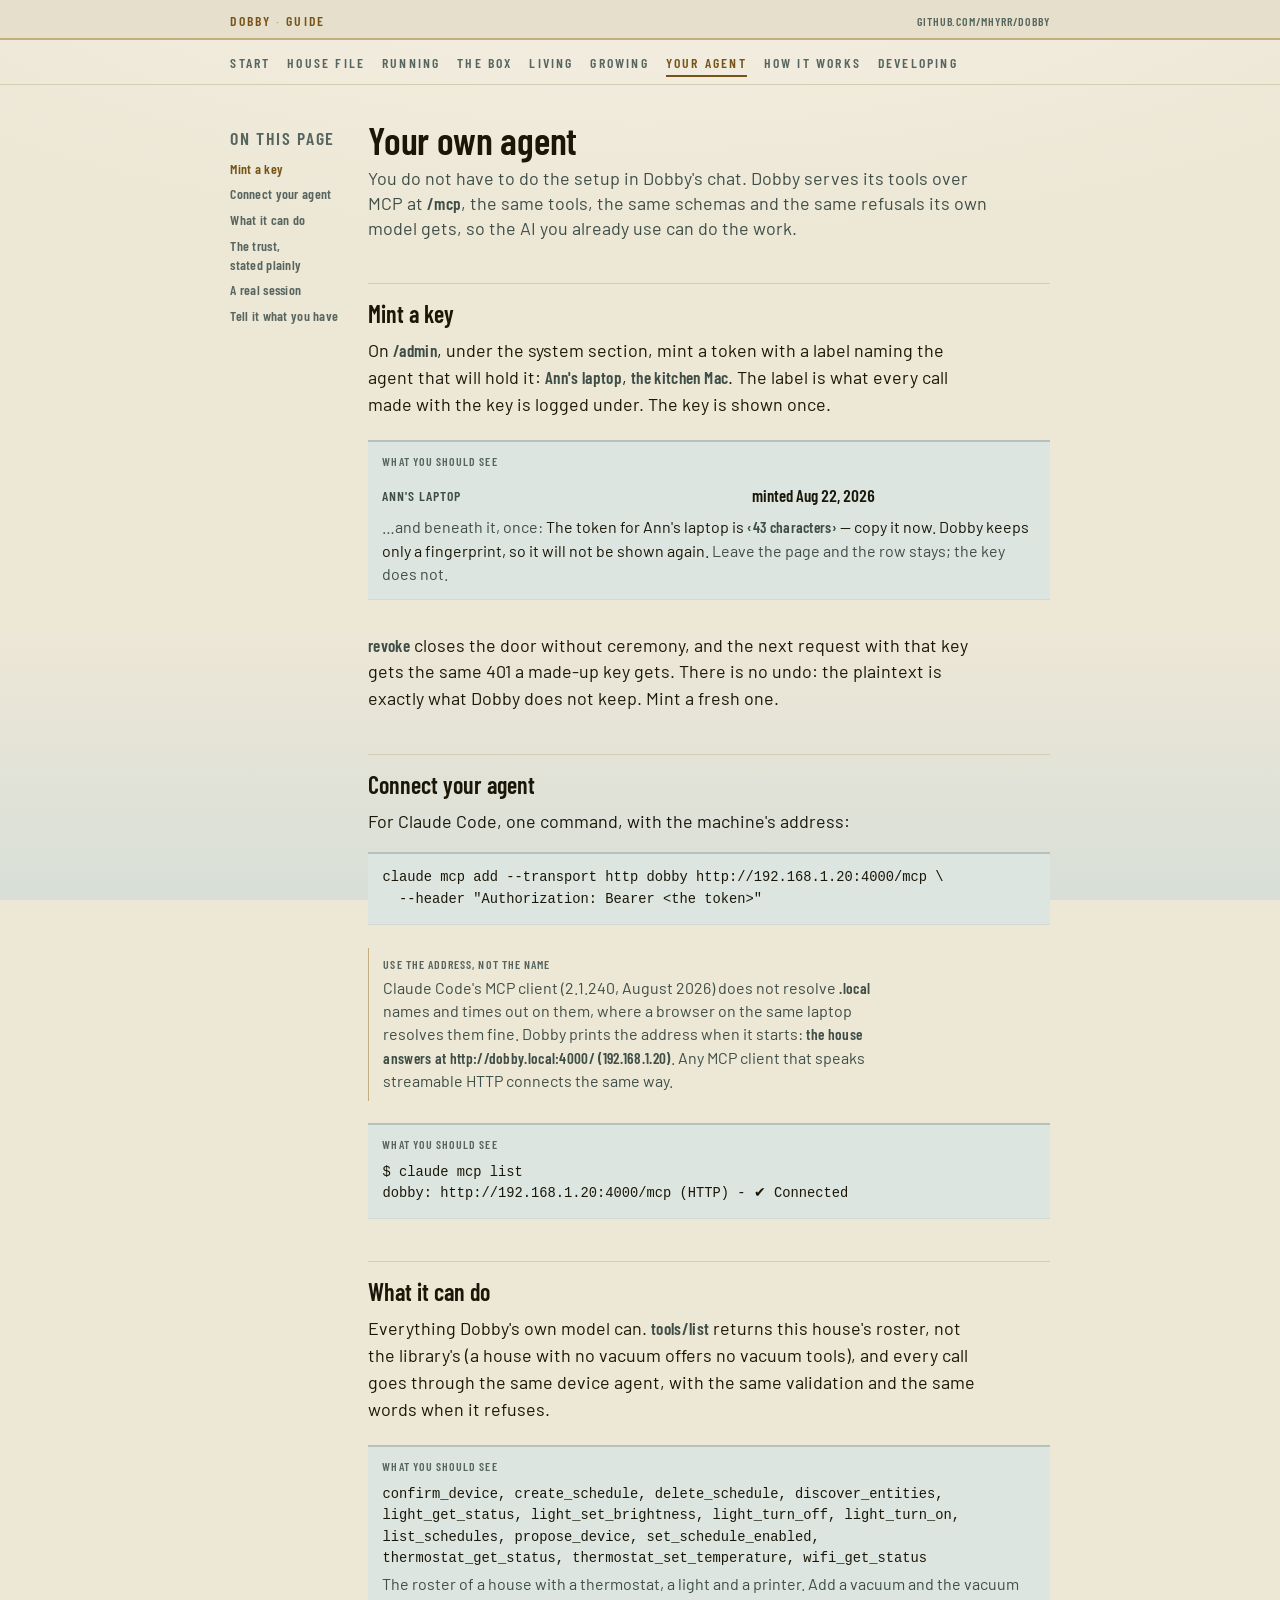
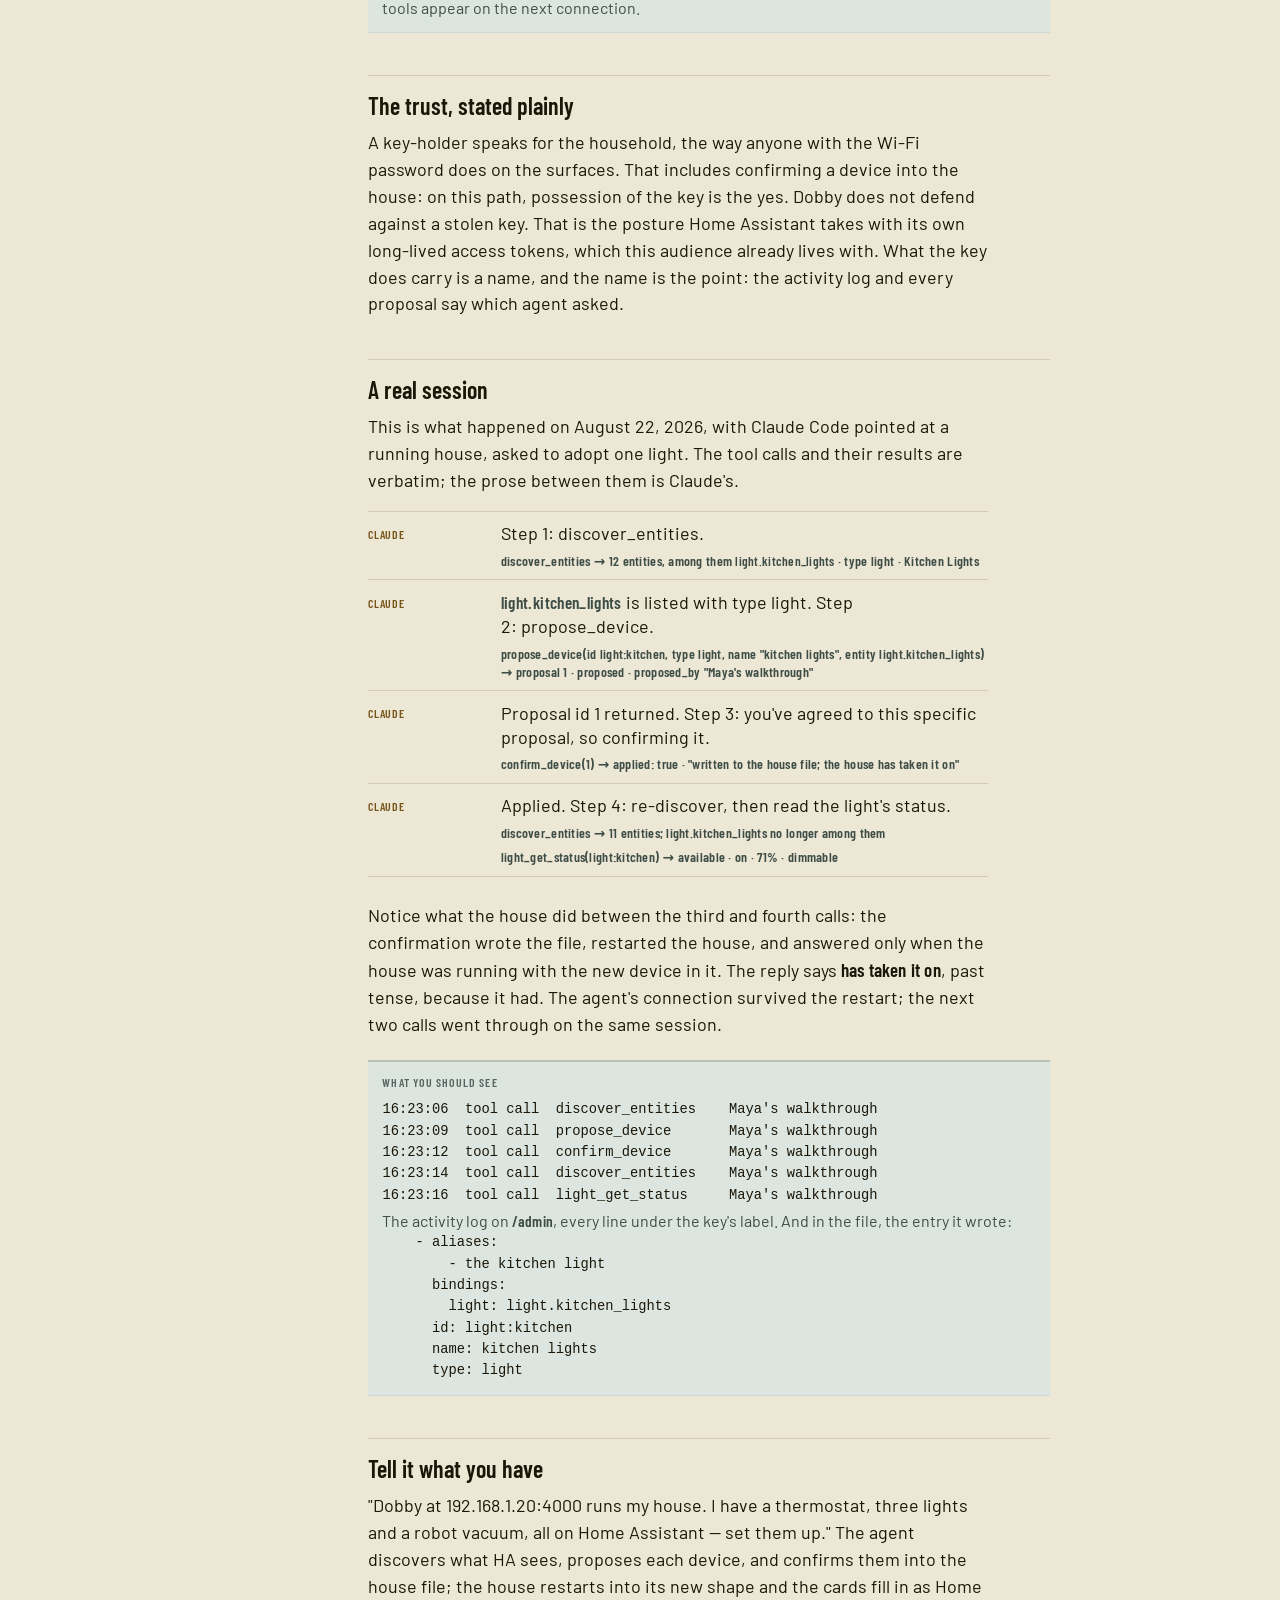
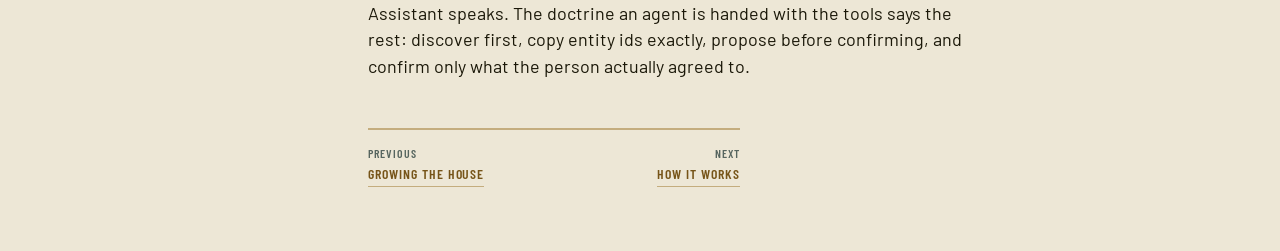
==== docs/agents.html @ dc132d6d "The guide: nine pages that prove themselves the way the board does A user's guide under docs/, hand-" ====
<!doctype html>
<html lang="en">
<head>
<meta charset="utf-8">
<meta name="viewport" content="width=device-width, initial-scale=1">
<title>Your own agent · Dobby</title>
<meta name="description" content="Mint a key on /admin, point Claude Code at /mcp, and let the AI you already use set the house up.">
<link rel="icon" href="favicon.svg" type="image/svg+xml">
<link rel="stylesheet" href="dobby.css">
</head>
<body>
<!-- DIRECTION: see index.html · seed 8ac72cfd · The Ledger of Proofs -->
<header class="plate">
  <div class="band">
    <span><a href="index.html">Dobby</a><span class="dot">·</span>Guide</span>
    <a class="who" href="https://github.com/mhyrr/dobby">github.com/mhyrr/dobby</a>
  </div>
</header>

<nav class="rail band" aria-label="Chapters">
  <a href="index.html">Start</a>
  <a href="house.html">House file</a>
  <a href="running.html">Running</a>
  <a href="box.html">The box</a>
  <a href="living.html">Living</a>
  <a href="growing.html">Growing</a>
  <a href="agents.html" aria-current="page">Your agent</a>
  <a href="how-it-works.html">How it works</a>
  <a href="developing.html">Developing</a>
</nav>

<main class="page">
  <aside class="onpage" aria-label="On this page">
    <p class="label">On this page</p>
  </aside>

  <article>
    <h1>Your own agent</h1>
    <p class="lede">You do not have to do the setup in Dobby's chat. Dobby serves its tools over MCP at <span class="arg">/mcp</span>, the same tools, the same schemas and the same refusals its own model gets, so the AI you already use can do the work.</p>

    <h2 id="key">Mint a key</h2>
    <p>On <span class="arg">/admin</span>, under the system section, mint a token with a label naming the agent that will hold it: <span class="arg">Ann's laptop</span>, <span class="arg">the kitchen Mac</span>. The label is what every call made with the key is logged under. The key is shown once.</p>

    <div class="proof">
      <p class="label">What you should see</p>
      <div class="row"><span class="name">Ann's laptop</span><span class="val">minted Aug 22, 2026</span><span class="st"></span></div>
      <p class="said">…and beneath it, once: <b>The token for Ann's laptop is <span class="arg">‹43 characters›</span> — copy it now. Dobby keeps only a fingerprint, so it will not be shown again.</b> Leave the page and the row stays; the key does not.</p>
    </div>

    <p><span class="arg">revoke</span> closes the door without ceremony, and the next request with that key gets the same 401 a made-up key gets. There is no undo: the plaintext is exactly what Dobby does not keep. Mint a fresh one.</p>

    <h2 id="connect">Connect your agent</h2>
    <p>For Claude Code, one command, with the machine's address:</p>
<pre><code>claude mcp add --transport http dobby http://192.168.1.20:4000/mcp \
  --header "Authorization: Bearer &lt;the token&gt;"</code></pre>

    <div class="note">
      <span class="label">Use the address, not the name</span>
      Claude Code's MCP client (2.1.240, August 2026) does not resolve <span class="arg">.local</span> names and times out on them, where a browser on the same laptop resolves them fine. Dobby prints the address when it starts: <span class="arg">the house answers at http://dobby.local:4000/ (192.168.1.20)</span>. Any MCP client that speaks streamable HTTP connects the same way.
    </div>

    <div class="proof">
      <p class="label">What you should see</p>
      <p class="line">$ claude mcp list
dobby: http://192.168.1.20:4000/mcp (HTTP) - ✔ Connected</p>
    </div>

    <h2 id="tools">What it can do</h2>
    <p>Everything Dobby's own model can. <span class="arg">tools/list</span> returns this house's roster, not the library's (a house with no vacuum offers no vacuum tools), and every call goes through the same device agent, with the same validation and the same words when it refuses.</p>

    <div class="proof">
      <p class="label">What you should see</p>
      <p class="line">confirm_device, create_schedule, delete_schedule, discover_entities,
light_get_status, light_set_brightness, light_turn_off, light_turn_on,
list_schedules, propose_device, set_schedule_enabled,
thermostat_get_status, thermostat_set_temperature, wifi_get_status</p>
      <p class="said">The roster of a house with a thermostat, a light and a printer. Add a vacuum and the vacuum tools appear on the next connection.</p>
    </div>

    <h2 id="trust">The trust, stated plainly</h2>
    <p>A key-holder speaks for the household, the way anyone with the Wi-Fi password does on the surfaces. That includes confirming a device into the house: on this path, possession of the key is the yes. Dobby does not defend against a stolen key. That is the posture Home Assistant takes with its own long-lived access tokens, which this audience already lives with. What the key does carry is a name, and the name is the point: the activity log and every proposal say which agent asked.</p>

    <h2 id="walk">A real session</h2>
    <p>This is what happened on August 22, 2026, with Claude Code pointed at a running house, asked to adopt one light. The tool calls and their results are verbatim; the prose between them is Claude's.</p>

    <ul class="thread">
      <li><span class="who">Claude</span><p class="say">Step 1: discover_entities.</p><p class="sys">discover_entities → 12 entities, among them <span class="arg">light.kitchen_lights</span> · type light · Kitchen Lights</p></li>
      <li><span class="who">Claude</span><p class="say"><span class="arg">light.kitchen_lights</span> is listed with type light. Step 2: propose_device.</p><p class="sys">propose_device(id light:kitchen, type light, name "kitchen lights", entity light.kitchen_lights) → proposal 1 · proposed · proposed_by "Maya's walkthrough"</p></li>
      <li><span class="who">Claude</span><p class="say">Proposal id 1 returned. Step 3: you've agreed to this specific proposal, so confirming it.</p><p class="sys">confirm_device(1) → applied: true · "written to the house file; the house has taken it on"</p></li>
      <li><span class="who">Claude</span><p class="say">Applied. Step 4: re-discover, then read the light's status.</p><p class="sys">discover_entities → 11 entities; light.kitchen_lights no longer among them</p><p class="sys">light_get_status(light:kitchen) → available · on · 71% · dimmable</p></li>
    </ul>

    <p>Notice what the house did between the third and fourth calls: the confirmation wrote the file, restarted the house, and answered only when the house was running with the new device in it. The reply says <em>has taken it on</em>, past tense, because it had. The agent's connection survived the restart; the next two calls went through on the same session.</p>

    <div class="proof">
      <p class="label">What you should see</p>
      <p class="line">16:23:06  tool call  discover_entities    Maya's walkthrough
16:23:09  tool call  propose_device       Maya's walkthrough
16:23:12  tool call  confirm_device       Maya's walkthrough
16:23:14  tool call  discover_entities    Maya's walkthrough
16:23:16  tool call  light_get_status     Maya's walkthrough</p>
      <p class="said">The activity log on <span class="arg">/admin</span>, every line under the key's label. And in the file, the entry it wrote:</p>
      <p class="line">    - aliases:
        - the kitchen light
      bindings:
        light: light.kitchen_lights
      id: light:kitchen
      name: kitchen lights
      type: light</p>
    </div>

    <h2 id="say">Tell it what you have</h2>
    <p>"Dobby at 192.168.1.20:4000 runs my house. I have a thermostat, three lights and a robot vacuum, all on Home Assistant — set them up." The agent discovers what HA sees, proposes each device, and confirms them into the house file; the house restarts into its new shape and the cards fill in as Home Assistant speaks. The doctrine an agent is handed with the tools says the rest: discover first, copy entity ids exactly, propose before confirming, and confirm only what the person actually agreed to.</p>

    <nav class="foot" aria-label="Neighbouring chapters">
      <a class="prev" href="growing.html"><small>Previous</small>Growing the house</a>
      <a class="next" href="how-it-works.html"><small>Next</small>How it works</a>
    </nav>
  </article>
</main>
<script src="dobby.js"></script>
</body>
</html>
---- docs/dobby.css ----
/* The guide's one stylesheet.

   The same instrument as the board, read rather than operated. Dark is the
   board's night face, straight from DESIGN.md. Light is the printed manual:
   cream enamel, bronze-black ink, the same brass and the same five state
   hues at a lightness that reads on paper. Neither is a default; the page
   follows the room it is read in. */

@font-face {
  font-family: "Barlow";
  src: url("fonts/Barlow-Regular.ttf") format("truetype");
  font-weight: 400;
  font-style: normal;
  font-display: swap;
}
@font-face {
  font-family: "Barlow Condensed";
  src: url("fonts/BarlowCondensed-Regular.ttf") format("truetype");
  font-weight: 400;
  font-style: normal;
  font-display: swap;
}
@font-face {
  font-family: "Barlow Condensed";
  src: url("fonts/BarlowCondensed-SemiBold.ttf") format("truetype");
  font-weight: 600;
  font-style: normal;
  font-display: swap;
}

:root {
  /* The printed manual. */
  --board: #ede7d6;
  --board-raised: #e4ddc9;
  --rail: rgba(228, 221, 201, 0.88);
  --lit: #f5f0e4;
  --patina: rgba(214, 222, 216, 0.9);
  --flap: #dce5df;
  --flap-edge: #b4c2ba;
  --brass: #765418;
  --brass-dim: #c4ad7e;
  --brass-lit: #8b6827;
  --ink: #1a1708;
  --ink-quiet: #3e4e47;
  --ink-faint: #56655f;
  --rule: #d5ccb4;
  --st-set: #8a5a0a;
  --st-acting: #386f2c;
  --st-refused: #a33726;
  --st-silent: #566560;
  --st-expected: var(--ink);
  --seam: rgba(0, 0, 0, 0.05);
  --selection: rgba(139, 104, 39, 0.22);

  --sans: "Barlow", ui-sans-serif, system-ui, -apple-system, sans-serif;
  --cond: "Barlow Condensed", "Avenir Next Condensed", ui-sans-serif, system-ui, sans-serif;
  --mono: ui-monospace, "SF Mono", Menlo, Consolas, monospace;

  --edge: 0.9rem;
  --pitch: 34rem;
  --gutter: 8.6rem;
  --span: 42.6rem;
  --measure: 62ch;
  --wide: var(--span);

  color-scheme: light dark;
}

@media (prefers-color-scheme: dark) {
  :root {
    /* The board at night, as DESIGN.md records it. */
    --board: #17140a;
    --board-raised: #1e1b0f;
    --rail: rgba(30, 27, 15, 0.88);
    --lit: #241f12;
    --patina: rgba(11, 23, 19, 0.92);
    --flap: #16241e;
    --flap-edge: #08110e;
    --brass: #b08a46;
    --brass-dim: #6e5a31;
    --brass-lit: #c9a568;
    --ink: #e8e2d2;
    --ink-quiet: #9aaba1;
    --ink-faint: #8a9c92;
    --rule: #2e2a1a;
    --st-set: #e0a33c;
    --st-acting: #7bb86a;
    --st-refused: #d2604a;
    --st-silent: #7c8b85;
    --st-expected: var(--ink);
    --seam: rgba(255, 255, 255, 0.045);
    --selection: rgba(176, 138, 70, 0.3);
  }
}

/* -- ground ------------------------------------------------------------- */

*,
*::before,
*::after {
  box-sizing: border-box;
}

html {
  background: var(--board);
  scroll-padding-top: 5.5rem;
}

body {
  margin: 0;
  min-height: 100dvh;
  font-family: var(--sans);
  font-size: 1rem;
  line-height: 1.45;
  color: var(--ink);
  background:
    radial-gradient(120% 60% at 50% -10%, var(--lit) 0%, transparent 60%),
    linear-gradient(to bottom, transparent 70%, var(--patina) 100%),
    var(--board);
  background-attachment: fixed;
  -webkit-font-smoothing: antialiased;
}

::selection {
  background: var(--selection);
  color: var(--ink);
}

:focus-visible {
  outline: 2px solid var(--st-set);
  outline-offset: 2px;
}

::-webkit-scrollbar {
  width: 10px;
  height: 10px;
}
::-webkit-scrollbar-track {
  background: transparent;
}
::-webkit-scrollbar-thumb {
  background: var(--brass-dim);
}
* {
  scrollbar-color: var(--brass-dim) transparent;
  scrollbar-width: thin;
}

/* Every block sits on the span and centres past it — one expression, the
   board's own. Once the page has its gutter column the two sit side by side,
   so what centres is the gutter plus the span, and the reading column keeps
   the whole span for itself. */
.band,
.page {
  padding-left: max(var(--edge), calc((100% - var(--wide)) / 2));
  padding-right: max(var(--edge), calc((100% - var(--wide)) / 2));
}

/* -- the plate ---------------------------------------------------------- */

.plate {
  position: sticky;
  top: 0;
  z-index: 2;
  background: var(--rail);
  backdrop-filter: blur(6px);
  -webkit-backdrop-filter: blur(6px);
  border-bottom: 2px solid var(--brass-dim);
}

.plate .band {
  display: flex;
  align-items: baseline;
  justify-content: space-between;
  gap: 0.5rem 1.05rem;
  padding-top: 0.7rem;
  padding-bottom: 0.45rem;
  font-family: var(--cond);
  font-size: 0.86rem;
  font-weight: 600;
  letter-spacing: 0.16em;
  text-transform: uppercase;
  color: var(--brass);
}

.plate a {
  color: inherit;
  text-decoration: none;
}

.plate .dot {
  color: var(--brass-dim);
  margin: 0 0.35em;
}

.plate .who {
  color: var(--ink-faint);
  letter-spacing: 0.07em;
  font-size: 0.74rem;
  white-space: nowrap;
}

/* -- the rail ----------------------------------------------------------- */

.rail {
  display: flex;
  flex-wrap: wrap;
  gap: 0.3rem 1.05rem;
  padding-top: 0.7rem;
  padding-bottom: 0.45rem;
  border-bottom: 1px solid var(--rule);
  font-family: var(--cond);
  font-size: 0.86rem;
  font-weight: 600;
  letter-spacing: 0.16em;
  text-transform: uppercase;
}

.rail a {
  color: var(--ink-faint);
  text-decoration: none;
  padding: 0.1rem 0;
  border-bottom: 2px solid transparent;
  transition: color 160ms ease-out;
}

.rail a:hover {
  color: var(--ink);
}

.rail a[aria-current="page"] {
  color: var(--brass);
  border-bottom-color: var(--brass);
}

/* A phone's rail: the same nine names at the same size, tracked a little
   tighter and set closer, so they fit in two rows rather than three. */
@media (max-width: 600px) {
  .rail {
    gap: 0.25rem 0.75rem;
    letter-spacing: 0.1em;
  }
}

/* -- the page ----------------------------------------------------------- */

.page {
  padding-top: 2.2rem;
  padding-bottom: 4rem;
}

@media (min-width: 900px) {
  :root {
    --wide: calc(var(--span) + var(--gutter));
  }
  .page {
    display: grid;
    grid-template-columns: var(--gutter) minmax(0, 1fr);
    column-gap: 0;
  }
  .page > .onpage {
    grid-column: 1;
  }
  .page > article {
    grid-column: 2;
  }
}

/* Prose sits at the measure; code and the proofs may take the span, the
   way the feed is the one thing on the board wider than a row. */
article {
  max-width: var(--span);
}

article > p,
article > ul,
article > ol:not(.sheet),
article > h1,
article > h2,
article > h3,
article > .lede,
article > .index-head {
  max-width: var(--measure);
}

/* Chapter title: the condensed face at reading scale. Sentence case — a
   title is the guide naming a chapter, not the board shouting a state. */
h1 {
  margin: 0 0 0.35rem;
  font-family: var(--cond);
  font-size: 2.4rem;
  font-weight: 600;
  line-height: 1.05;
  letter-spacing: -0.005em;
  color: var(--ink);
  text-wrap: balance;
}

.lede {
  margin: 0 0 2.2rem;
  font-size: 1.12rem;
  line-height: 1.4;
  color: var(--ink-quiet);
  max-width: 56ch;
  text-wrap: pretty;
}

h2 {
  margin: 2.6rem 0 0.6rem;
  padding-top: 1rem;
  border-top: 1px solid var(--rule);
  font-family: var(--cond);
  font-size: 1.5rem;
  font-weight: 600;
  line-height: 1.15;
  color: var(--ink);
  text-wrap: balance;
}

h3 {
  margin: 1.7rem 0 0.4rem;
  font-family: var(--cond);
  font-size: 1.12rem;
  font-weight: 600;
  line-height: 1.2;
  letter-spacing: 0.02em;
  color: var(--ink);
}

p,
ul,
ol {
  margin: 0 0 1.05rem;
  font-size: 1.12rem;
  line-height: 1.5;
  text-wrap: pretty;
}

ul,
ol {
  padding-left: 1.3rem;
}

li {
  margin-bottom: 0.4rem;
}

li::marker {
  color: var(--brass);
}

/* Emphasis is weight and face, never a slant: nothing in this world is
   italic. It borrows the condensed face because the guide ships exactly the
   three faces the board vendors (Barlow 400, Barlow Condensed 400 and 600)
   and DESIGN.md calls a fourth weight a design decision, not a CSS change. */
strong,
em {
  font-style: normal;
  font-weight: 600;
  font-family: var(--cond);
  font-size: 1.05em;
  letter-spacing: 0.01em;
}

a {
  color: var(--brass);
  text-decoration: underline;
  text-decoration-color: var(--brass-dim);
  text-decoration-thickness: 1px;
  text-underline-offset: 0.18em;
}

a:hover {
  color: var(--brass-lit);
  text-decoration-color: var(--brass);
}

hr {
  border: 0;
  border-top: 1px solid var(--rule);
  margin: 2rem 0;
}

/* An identifier is a thing you go and open — lower case, condensed, never
   shouted. The Identifier Rule, carried off the board. */
code {
  font-family: var(--mono);
  font-size: 0.88em;
  color: var(--ink);
  background: var(--flap);
  padding: 0.08em 0.38em;
  border-bottom: 1px solid var(--flap-edge);
}

.arg {
  font-family: var(--cond);
  font-size: 0.95em;
  font-weight: 600;
  letter-spacing: 0.02em;
  color: var(--ink-quiet);
  text-transform: none;
}

/* Code set on enamel: a card with the fold across its top. */
pre {
  position: relative;
  margin: 1.05rem 0 1.4rem;
  padding: 0.85rem 0.9rem 0.9rem;
  background: var(--flap);
  border-top: 2px solid var(--flap-edge);
  border-bottom: 1px solid var(--seam);
  color: var(--ink);
  font-family: var(--mono);
  font-size: 0.86rem;
  line-height: 1.55;
  overflow-x: auto;
  tab-size: 2;
}

pre code {
  background: none;
  border: 0;
  padding: 0;
  font-size: inherit;
  color: inherit;
}

pre .c {
  color: var(--ink-faint);
}
pre .k {
  color: var(--brass);
}
pre .s {
  color: var(--st-set);
}

.copy {
  position: absolute;
  top: 0.45rem;
  right: 0.6rem;
  appearance: none;
  background: transparent;
  border: 0;
  border-bottom: 1px solid var(--brass-dim);
  padding: 0.1rem 0;
  color: var(--brass);
  font-family: var(--cond);
  font-size: 0.74rem;
  font-weight: 600;
  letter-spacing: 0.07em;
  cursor: pointer;
  opacity: 0;
  transition: opacity 160ms ease-out;
}

pre:hover .copy,
pre:focus-within .copy,
.copy:focus-visible {
  opacity: 1;
}

.copy[data-done] {
  color: var(--st-acting);
  border-bottom-color: transparent;
}

@media (pointer: coarse) {
  .copy {
    opacity: 1;
  }
}

/* -- the proof ---------------------------------------------------------- */

/* The chapter's signature: what you should see, on the instrument's own
   face. The reading is a word on a flap or the literal line the terminal
   prints, and the card carries nothing that was not observed. */
.proof {
  margin: 1.4rem 0 2rem;
  padding: 0.7rem 0.9rem 0.85rem;
  background: var(--flap);
  border-top: 2px solid var(--flap-edge);
  border-bottom: 1px solid var(--seam);
  max-width: var(--span);
}

.proof > .label {
  margin: 0 0 0.5rem;
  font-family: var(--cond);
  font-size: 0.74rem;
  font-weight: 600;
  letter-spacing: 0.09em;
  text-transform: uppercase;
  color: var(--ink-faint);
}

.proof .row {
  display: grid;
  grid-template-columns: 1fr auto 9.5rem;
  align-items: center;
  gap: 0.5rem;
  padding: 0.28rem 0;
  border-top: 1px solid var(--seam);
}

.proof .row:first-of-type {
  border-top: 0;
}

.proof .name {
  font-family: var(--cond);
  font-size: 0.86rem;
  font-weight: 600;
  letter-spacing: 0.07em;
  text-transform: uppercase;
  color: var(--ink-quiet);
  min-width: 0;
  overflow: hidden;
  text-overflow: ellipsis;
  white-space: nowrap;
}

.proof .val {
  font-family: var(--cond);
  font-size: 1.05rem;
  font-weight: 600;
  font-variant-numeric: tabular-nums;
  color: var(--ink);
  white-space: nowrap;
}

.proof .st {
  justify-self: end;
}

.proof .line {
  margin: 0;
  font-family: var(--mono);
  font-size: 0.86rem;
  line-height: 1.55;
  color: var(--ink);
  white-space: pre-wrap;
  word-break: break-word;
}

.proof .line .c {
  color: var(--ink-faint);
}

.proof .said {
  margin: 0.2rem 0 0;
  font-size: 1rem;
  line-height: 1.45;
  color: var(--ink-quiet);
}

.proof .said b {
  font-weight: 400;
  color: var(--ink);
}

.proof .why {
  margin: 0.35rem 0 0;
  font-family: var(--cond);
  font-size: 0.74rem;
  font-weight: 600;
  letter-spacing: 0.05em;
  color: var(--st-refused);
}

@media (max-width: 600px) {
  .proof .row {
    grid-template-columns: 1fr auto 6rem;
  }
}

/* The flap: a word somebody set, and the only place a state colour lives. */
.flap {
  display: inline-block;
  height: 1.55rem;
  padding: 0.16rem 0.5rem 0.18rem;
  font-family: var(--cond);
  font-size: 0.94rem;
  font-weight: 600;
  line-height: 1.2;
  letter-spacing: 0.06em;
  text-transform: uppercase;
  color: var(--ink);
  background: var(--board);
  position: relative;
  white-space: nowrap;
  transform-origin: 50% 0;
}

.flap::after {
  content: "";
  position: absolute;
  left: 0;
  right: 0;
  top: 50%;
  height: 1px;
  background: var(--flap-edge);
  opacity: 0.9;
}

.flap[data-st="set"] {
  color: var(--st-set);
}
.flap[data-st="acting"] {
  color: var(--st-acting);
}
.flap[data-st="refused"] {
  color: var(--st-refused);
}
.flap[data-st="silent"] {
  color: var(--st-silent);
}
.flap[data-st="expected"] {
  color: var(--st-expected);
}

/* The one authored moment: a proof's flap settles into place the first time
   the card comes into view, the way a split-flap lands on its word. */
@media (prefers-reduced-motion: no-preference) {
  .proof[data-landed] .flap {
    animation: land 420ms cubic-bezier(0.16, 1, 0.3, 1) forwards;
  }
  @keyframes land {
    0% {
      transform: rotateX(-90deg);
      opacity: 0;
    }
    60% {
      transform: rotateX(8deg);
      opacity: 1;
    }
    100% {
      transform: rotateX(0);
      opacity: 1;
    }
  }
}

/* -- the thread, quoted ------------------------------------------------- */

/* A transcript is the house's own record: who said it, what was said, and
   the system lines in the record voice. */
.thread {
  margin: 1.05rem 0 1.6rem;
  padding: 0;
  list-style: none;
  border-top: 1px solid var(--rule);
}

.thread li {
  margin: 0;
  padding: 0.6rem 0;
  border-bottom: 1px solid var(--rule);
  display: grid;
  grid-template-columns: 7.5rem minmax(0, 1fr);
  gap: 0.2rem 0.8rem;
}

.thread .who {
  font-family: var(--cond);
  font-size: 0.74rem;
  font-weight: 600;
  letter-spacing: 0.07em;
  text-transform: uppercase;
  color: var(--brass);
  padding-top: 0.3rem;
}

.thread .say {
  font-size: 1.12rem;
  line-height: 1.35;
  color: var(--ink);
  margin: 0;
}

/* The record voice under what was said: condensed, quiet, and never
   shouted — a tool's name is an identifier, and identifiers are lower case. */
.thread .sys {
  grid-column: 2;
  font-family: var(--cond);
  font-size: 0.86rem;
  font-weight: 600;
  letter-spacing: 0.02em;
  line-height: 1.3;
  color: var(--ink-quiet);
  margin: 0.2rem 0 0;
}

.thread .sys .arg {
  text-transform: none;
  color: var(--ink-quiet);
}

@media (max-width: 600px) {
  .thread li {
    grid-template-columns: 1fr;
  }
  .thread .sys {
    grid-column: 1;
  }
}

/* -- the note ----------------------------------------------------------- */

/* A line in the record voice, for what has and has not been walked. */
.note {
  margin: 1.05rem 0;
  padding: 0.55rem 0 0.55rem 0.9rem;
  border-left: 1px solid var(--brass-dim);
  font-size: 1rem;
  line-height: 1.45;
  color: var(--ink-quiet);
  max-width: 56ch;
}

.note .label {
  display: block;
  margin-bottom: 0.15rem;
  font-family: var(--cond);
  font-size: 0.74rem;
  font-weight: 600;
  letter-spacing: 0.09em;
  text-transform: uppercase;
  color: var(--ink-faint);
}

.note.unwalked .label {
  color: var(--st-refused);
}

/* -- tables ------------------------------------------------------------- */

.table-wrap {
  overflow-x: auto;
  margin: 1.05rem 0 1.4rem;
}

table {
  border-collapse: collapse;
  width: 100%;
  font-size: 1rem;
  line-height: 1.4;
}

th,
td {
  text-align: left;
  vertical-align: top;
  padding: 0.45rem 0.8rem 0.45rem 0;
  border-bottom: 1px solid var(--rule);
}

th {
  font-family: var(--cond);
  font-size: 0.74rem;
  font-weight: 600;
  letter-spacing: 0.09em;
  text-transform: uppercase;
  color: var(--ink-faint);
  border-bottom-color: var(--brass-dim);
}

td:first-child {
  white-space: nowrap;
}

/* -- the contents sheet (index) ----------------------------------------- */

.sheet {
  margin: 1.4rem 0 0;
  padding: 0;
  list-style: none;
  border-top: 1px solid var(--brass-dim);
  max-width: var(--pitch);
}

.sheet li {
  margin: 0;
  border-bottom: 1px solid var(--rule);
}

.sheet a {
  display: grid;
  grid-template-columns: 2.2rem minmax(0, 1fr);
  gap: 0.2rem 0.5rem;
  padding: 0.75rem 0 0.8rem;
  color: inherit;
  text-decoration: none;
  transition: background 160ms ease-out;
}

.sheet a:hover {
  background: var(--seam);
}

.sheet .n {
  font-family: var(--cond);
  font-size: 0.74rem;
  font-weight: 600;
  letter-spacing: 0.09em;
  color: var(--brass);
  padding-top: 0.25rem;
  font-variant-numeric: tabular-nums;
}

.sheet .t {
  font-family: var(--cond);
  font-size: 1.2rem;
  font-weight: 600;
  line-height: 1.15;
  color: var(--ink);
}

.sheet .d {
  grid-column: 2;
  font-size: 1rem;
  line-height: 1.4;
  color: var(--ink-quiet);
}

/* -- on this page ------------------------------------------------------- */

.onpage {
  display: none;
}

@media (min-width: 900px) {
  .onpage {
    display: block;
    position: sticky;
    top: 5.2rem;
    align-self: start;
    padding-right: 1rem;
    font-family: var(--cond);
    font-size: 0.74rem;
    font-weight: 600;
    letter-spacing: 0.07em;
    text-transform: uppercase;
    line-height: 1.35;
  }
  .onpage .label {
    color: var(--ink-faint);
    margin: 0.3rem 0 0.5rem;
    letter-spacing: 0.09em;
  }
  .onpage ol {
    list-style: none;
    margin: 0;
    padding: 0;
    font-size: inherit;
    line-height: inherit;
  }
  .onpage li {
    margin: 0 0 0.45rem;
  }
  .onpage a {
    color: var(--ink-faint);
    text-decoration: none;
    text-transform: none;
    letter-spacing: 0.02em;
    font-size: 0.86rem;
    transition: color 160ms ease-out;
  }
  .onpage a:hover {
    color: var(--ink);
  }
  .onpage a[aria-current="true"] {
    color: var(--brass);
  }
}

/* -- the foot ----------------------------------------------------------- */

.foot {
  margin-top: 3rem;
  padding-top: 0.9rem;
  border-top: 2px solid var(--brass-dim);
  display: flex;
  justify-content: space-between;
  gap: 1rem;
  max-width: var(--measure);
  font-family: var(--cond);
  font-size: 0.86rem;
  font-weight: 600;
  letter-spacing: 0.07em;
  text-transform: uppercase;
}

.foot a {
  color: var(--brass);
  text-decoration: none;
  border-bottom: 1px solid var(--brass-dim);
  padding-bottom: 0.1rem;
}

.foot a:hover {
  color: var(--brass-lit);
  border-bottom-color: var(--brass);
}

.foot .next {
  margin-left: auto;
  text-align: right;
}

.foot small {
  display: block;
  font-size: 0.74rem;
  letter-spacing: 0.09em;
  color: var(--ink-faint);
  margin-bottom: 0.15rem;
}

.colophon {
  margin: 2.6rem 0 0;
  font-family: var(--cond);
  font-size: 0.74rem;
  font-weight: 600;
  letter-spacing: 0.07em;
  text-transform: uppercase;
  color: var(--ink-faint);
}

.colophon a {
  color: var(--ink-faint);
  text-decoration-color: var(--rule);
}

/* -- the mark ----------------------------------------------------------- */

.mark {
  display: block;
  width: 44px;
  height: 44px;
  margin: 0 0 1rem;
}

.index-head {
  display: grid;
  grid-template-columns: auto minmax(0, 1fr);
  gap: 0 1.05rem;
  align-items: end;
  margin-bottom: 0.4rem;
}

.index-head h1 {
  margin-bottom: 0;
  font-size: 3rem;
}

@media (max-width: 600px) {
  .index-head {
    grid-template-columns: 1fr;
  }
  .index-head h1 {
    font-size: 2.4rem;
  }
  h1 {
    font-size: 2rem;
  }
}
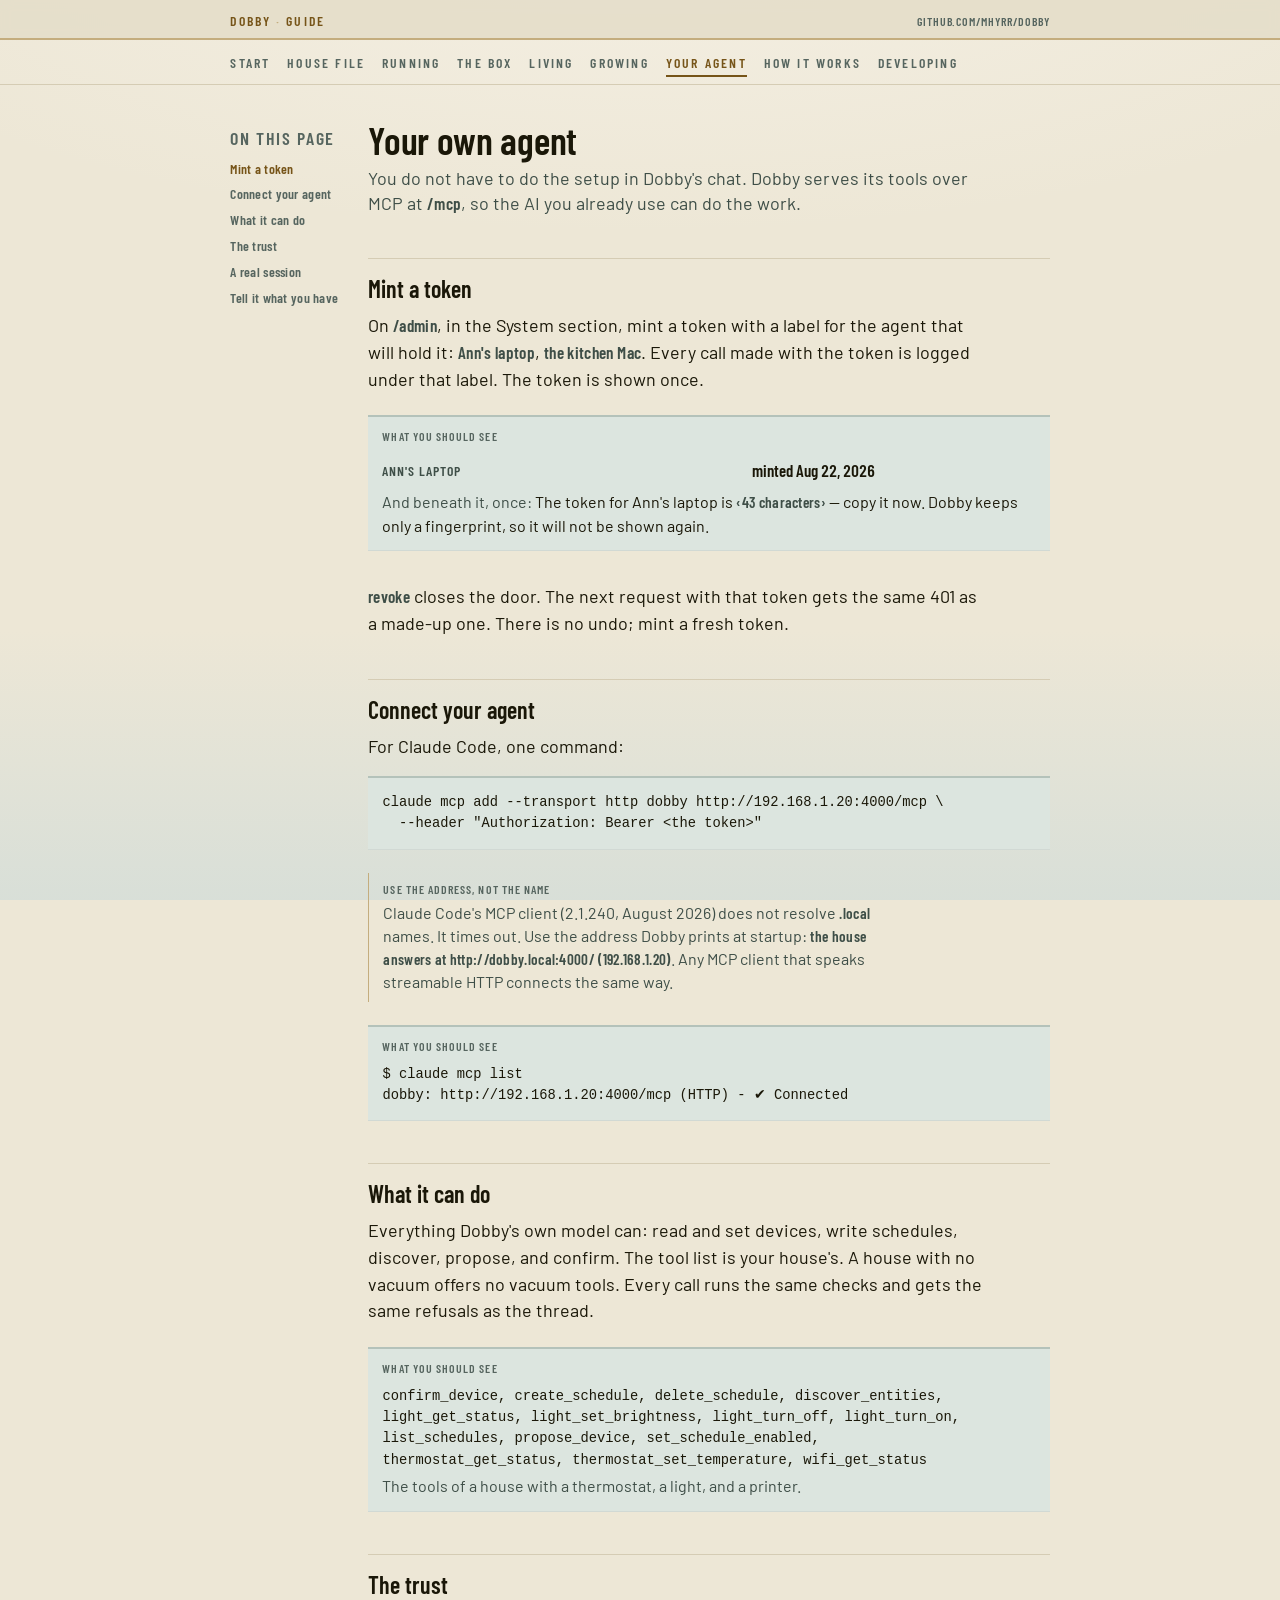
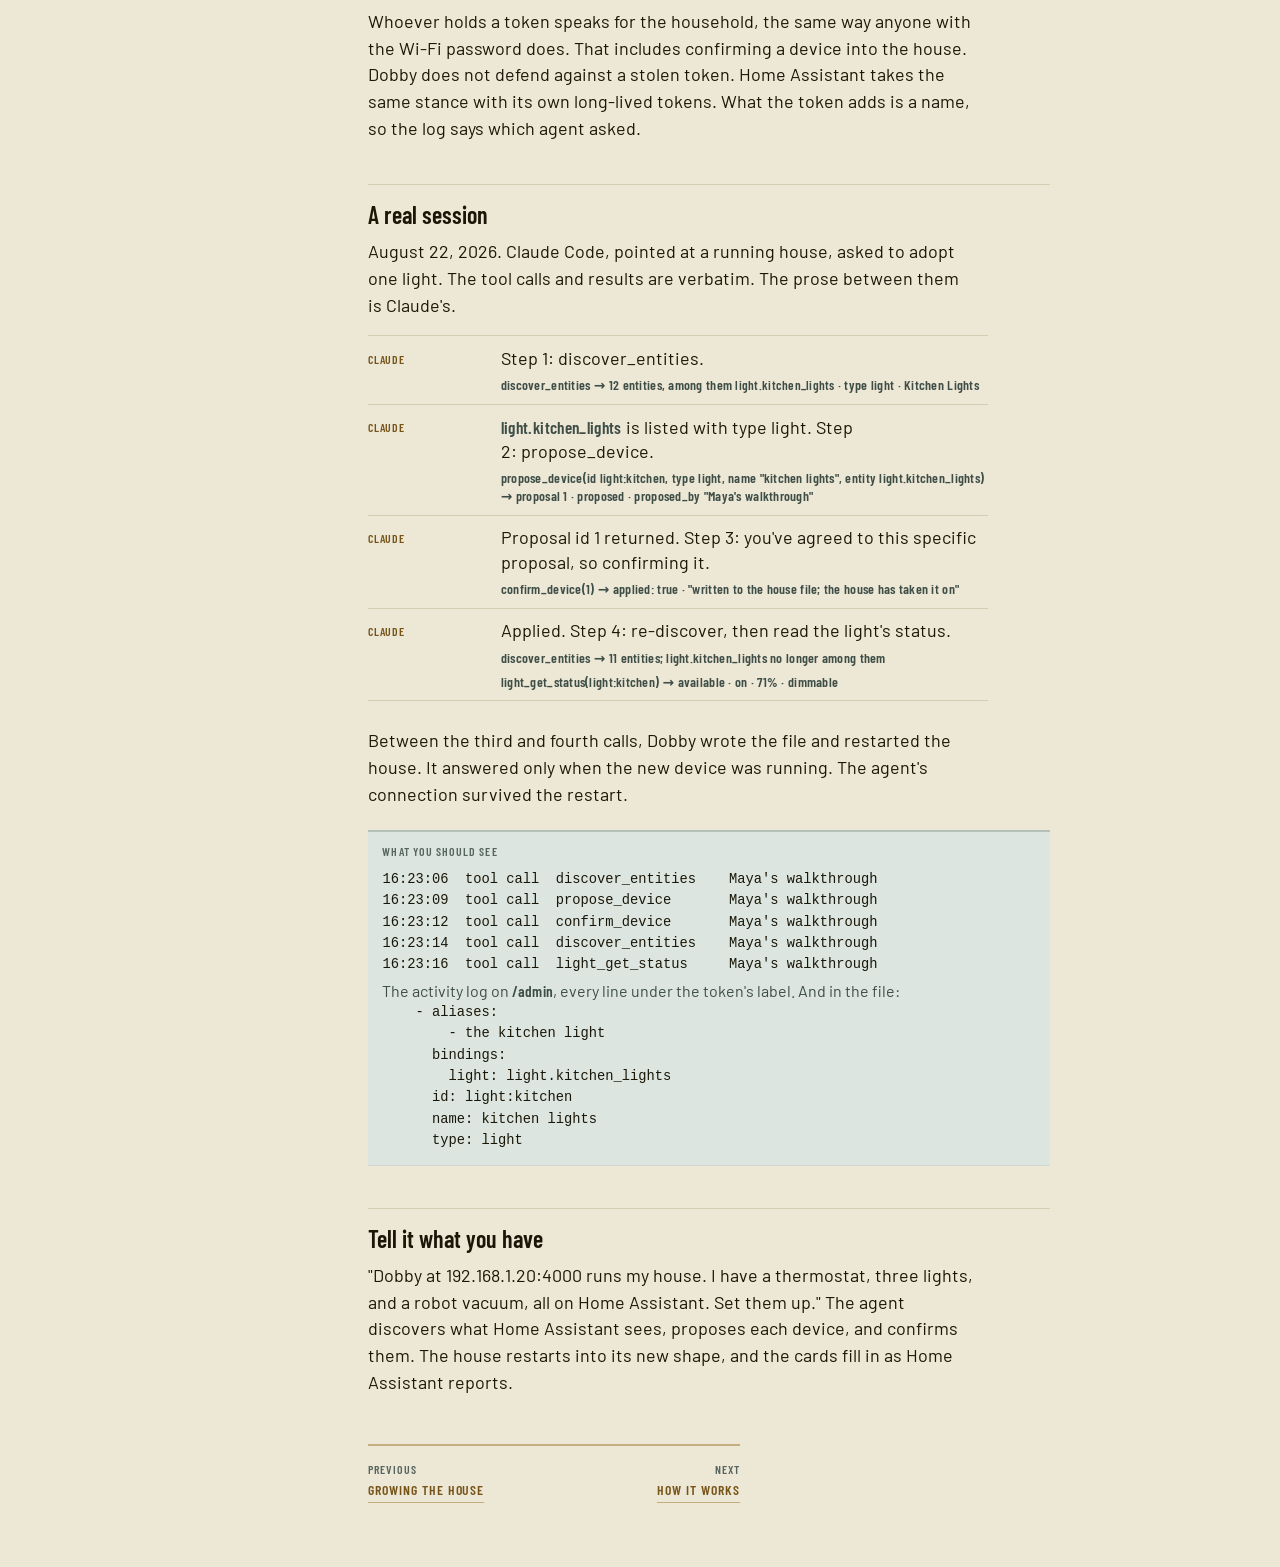
==== commit 7ca69a2d: "The guide says less and means the same All nine pages rewritten for a person, not for us: short sent" ====
--- a/docs/agents.html
+++ b/docs/agents.html
@@ -4,7 +4,7 @@
 <meta charset="utf-8">
 <meta name="viewport" content="width=device-width, initial-scale=1">
 <title>Your own agent · Dobby</title>
-<meta name="description" content="Mint a key on /admin, point Claude Code at /mcp, and let the AI you already use set the house up.">
+<meta name="description" content="Mint a token, connect Claude Code, and let the AI you already use set the house up.">
 <link rel="icon" href="favicon.svg" type="image/svg+xml">
 <link rel="stylesheet" href="dobby.css">
 </head>
@@ -36,27 +36,27 @@
 
   <article>
     <h1>Your own agent</h1>
-    <p class="lede">You do not have to do the setup in Dobby's chat. Dobby serves its tools over MCP at <span class="arg">/mcp</span>, the same tools, the same schemas and the same refusals its own model gets, so the AI you already use can do the work.</p>
+    <p class="lede">You do not have to do the setup in Dobby's chat. Dobby serves its tools over MCP at <span class="arg">/mcp</span>, so the AI you already use can do the work.</p>
 
-    <h2 id="key">Mint a key</h2>
-    <p>On <span class="arg">/admin</span>, under the system section, mint a token with a label naming the agent that will hold it: <span class="arg">Ann's laptop</span>, <span class="arg">the kitchen Mac</span>. The label is what every call made with the key is logged under. The key is shown once.</p>
+    <h2 id="token">Mint a token</h2>
+    <p>On <span class="arg">/admin</span>, in the System section, mint a token with a label for the agent that will hold it: <span class="arg">Ann's laptop</span>, <span class="arg">the kitchen Mac</span>. Every call made with the token is logged under that label. The token is shown once.</p>
 
     <div class="proof">
       <p class="label">What you should see</p>
       <div class="row"><span class="name">Ann's laptop</span><span class="val">minted Aug 22, 2026</span><span class="st"></span></div>
-      <p class="said">…and beneath it, once: <b>The token for Ann's laptop is <span class="arg">‹43 characters›</span> — copy it now. Dobby keeps only a fingerprint, so it will not be shown again.</b> Leave the page and the row stays; the key does not.</p>
+      <p class="said">And beneath it, once: <b>The token for Ann's laptop is <span class="arg">‹43 characters›</span> — copy it now. Dobby keeps only a fingerprint, so it will not be shown again.</b></p>
     </div>
 
-    <p><span class="arg">revoke</span> closes the door without ceremony, and the next request with that key gets the same 401 a made-up key gets. There is no undo: the plaintext is exactly what Dobby does not keep. Mint a fresh one.</p>
+    <p><span class="arg">revoke</span> closes the door. The next request with that token gets the same 401 as a made-up one. There is no undo; mint a fresh token.</p>
 
     <h2 id="connect">Connect your agent</h2>
-    <p>For Claude Code, one command, with the machine's address:</p>
+    <p>For Claude Code, one command:</p>
 <pre><code>claude mcp add --transport http dobby http://192.168.1.20:4000/mcp \
   --header "Authorization: Bearer &lt;the token&gt;"</code></pre>
 
     <div class="note">
       <span class="label">Use the address, not the name</span>
-      Claude Code's MCP client (2.1.240, August 2026) does not resolve <span class="arg">.local</span> names and times out on them, where a browser on the same laptop resolves them fine. Dobby prints the address when it starts: <span class="arg">the house answers at http://dobby.local:4000/ (192.168.1.20)</span>. Any MCP client that speaks streamable HTTP connects the same way.
+      Claude Code's MCP client (2.1.240, August 2026) does not resolve <span class="arg">.local</span> names. It times out. Use the address Dobby prints at startup: <span class="arg">the house answers at http://dobby.local:4000/ (192.168.1.20)</span>. Any MCP client that speaks streamable HTTP connects the same way.
     </div>
 
     <div class="proof">
@@ -66,7 +66,7 @@
     </div>
 
     <h2 id="tools">What it can do</h2>
-    <p>Everything Dobby's own model can. <span class="arg">tools/list</span> returns this house's roster, not the library's (a house with no vacuum offers no vacuum tools), and every call goes through the same device agent, with the same validation and the same words when it refuses.</p>
+    <p>Everything Dobby's own model can: read and set devices, write schedules, discover, propose, and confirm. The tool list is your house's. A house with no vacuum offers no vacuum tools. Every call runs the same checks and gets the same refusals as the thread.</p>
 
     <div class="proof">
       <p class="label">What you should see</p>
@@ -74,14 +74,14 @@
 light_get_status, light_set_brightness, light_turn_off, light_turn_on,
 list_schedules, propose_device, set_schedule_enabled,
 thermostat_get_status, thermostat_set_temperature, wifi_get_status</p>
-      <p class="said">The roster of a house with a thermostat, a light and a printer. Add a vacuum and the vacuum tools appear on the next connection.</p>
+      <p class="said">The tools of a house with a thermostat, a light, and a printer.</p>
     </div>
 
-    <h2 id="trust">The trust, stated plainly</h2>
-    <p>A key-holder speaks for the household, the way anyone with the Wi-Fi password does on the surfaces. That includes confirming a device into the house: on this path, possession of the key is the yes. Dobby does not defend against a stolen key. That is the posture Home Assistant takes with its own long-lived access tokens, which this audience already lives with. What the key does carry is a name, and the name is the point: the activity log and every proposal say which agent asked.</p>
+    <h2 id="trust">The trust</h2>
+    <p>Whoever holds a token speaks for the household, the same way anyone with the Wi-Fi password does. That includes confirming a device into the house. Dobby does not defend against a stolen token. Home Assistant takes the same stance with its own long-lived tokens. What the token adds is a name, so the log says which agent asked.</p>
 
     <h2 id="walk">A real session</h2>
-    <p>This is what happened on August 22, 2026, with Claude Code pointed at a running house, asked to adopt one light. The tool calls and their results are verbatim; the prose between them is Claude's.</p>
+    <p>August 22, 2026. Claude Code, pointed at a running house, asked to adopt one light. The tool calls and results are verbatim. The prose between them is Claude's.</p>
 
     <ul class="thread">
       <li><span class="who">Claude</span><p class="say">Step 1: discover_entities.</p><p class="sys">discover_entities → 12 entities, among them <span class="arg">light.kitchen_lights</span> · type light · Kitchen Lights</p></li>
@@ -90,7 +90,7 @@
       <li><span class="who">Claude</span><p class="say">Applied. Step 4: re-discover, then read the light's status.</p><p class="sys">discover_entities → 11 entities; light.kitchen_lights no longer among them</p><p class="sys">light_get_status(light:kitchen) → available · on · 71% · dimmable</p></li>
     </ul>
 
-    <p>Notice what the house did between the third and fourth calls: the confirmation wrote the file, restarted the house, and answered only when the house was running with the new device in it. The reply says <em>has taken it on</em>, past tense, because it had. The agent's connection survived the restart; the next two calls went through on the same session.</p>
+    <p>Between the third and fourth calls, Dobby wrote the file and restarted the house. It answered only when the new device was running. The agent's connection survived the restart.</p>
 
     <div class="proof">
       <p class="label">What you should see</p>
@@ -99,7 +99,7 @@
 16:23:12  tool call  confirm_device       Maya's walkthrough
 16:23:14  tool call  discover_entities    Maya's walkthrough
 16:23:16  tool call  light_get_status     Maya's walkthrough</p>
-      <p class="said">The activity log on <span class="arg">/admin</span>, every line under the key's label. And in the file, the entry it wrote:</p>
+      <p class="said">The activity log on <span class="arg">/admin</span>, every line under the token's label. And in the file:</p>
       <p class="line">    - aliases:
         - the kitchen light
       bindings:
@@ -110,7 +110,7 @@
     </div>
 
     <h2 id="say">Tell it what you have</h2>
-    <p>"Dobby at 192.168.1.20:4000 runs my house. I have a thermostat, three lights and a robot vacuum, all on Home Assistant — set them up." The agent discovers what HA sees, proposes each device, and confirms them into the house file; the house restarts into its new shape and the cards fill in as Home Assistant speaks. The doctrine an agent is handed with the tools says the rest: discover first, copy entity ids exactly, propose before confirming, and confirm only what the person actually agreed to.</p>
+    <p>"Dobby at 192.168.1.20:4000 runs my house. I have a thermostat, three lights, and a robot vacuum, all on Home Assistant. Set them up." The agent discovers what Home Assistant sees, proposes each device, and confirms them. The house restarts into its new shape, and the cards fill in as Home Assistant reports.</p>
 
     <nav class="foot" aria-label="Neighbouring chapters">
       <a class="prev" href="growing.html"><small>Previous</small>Growing the house</a>
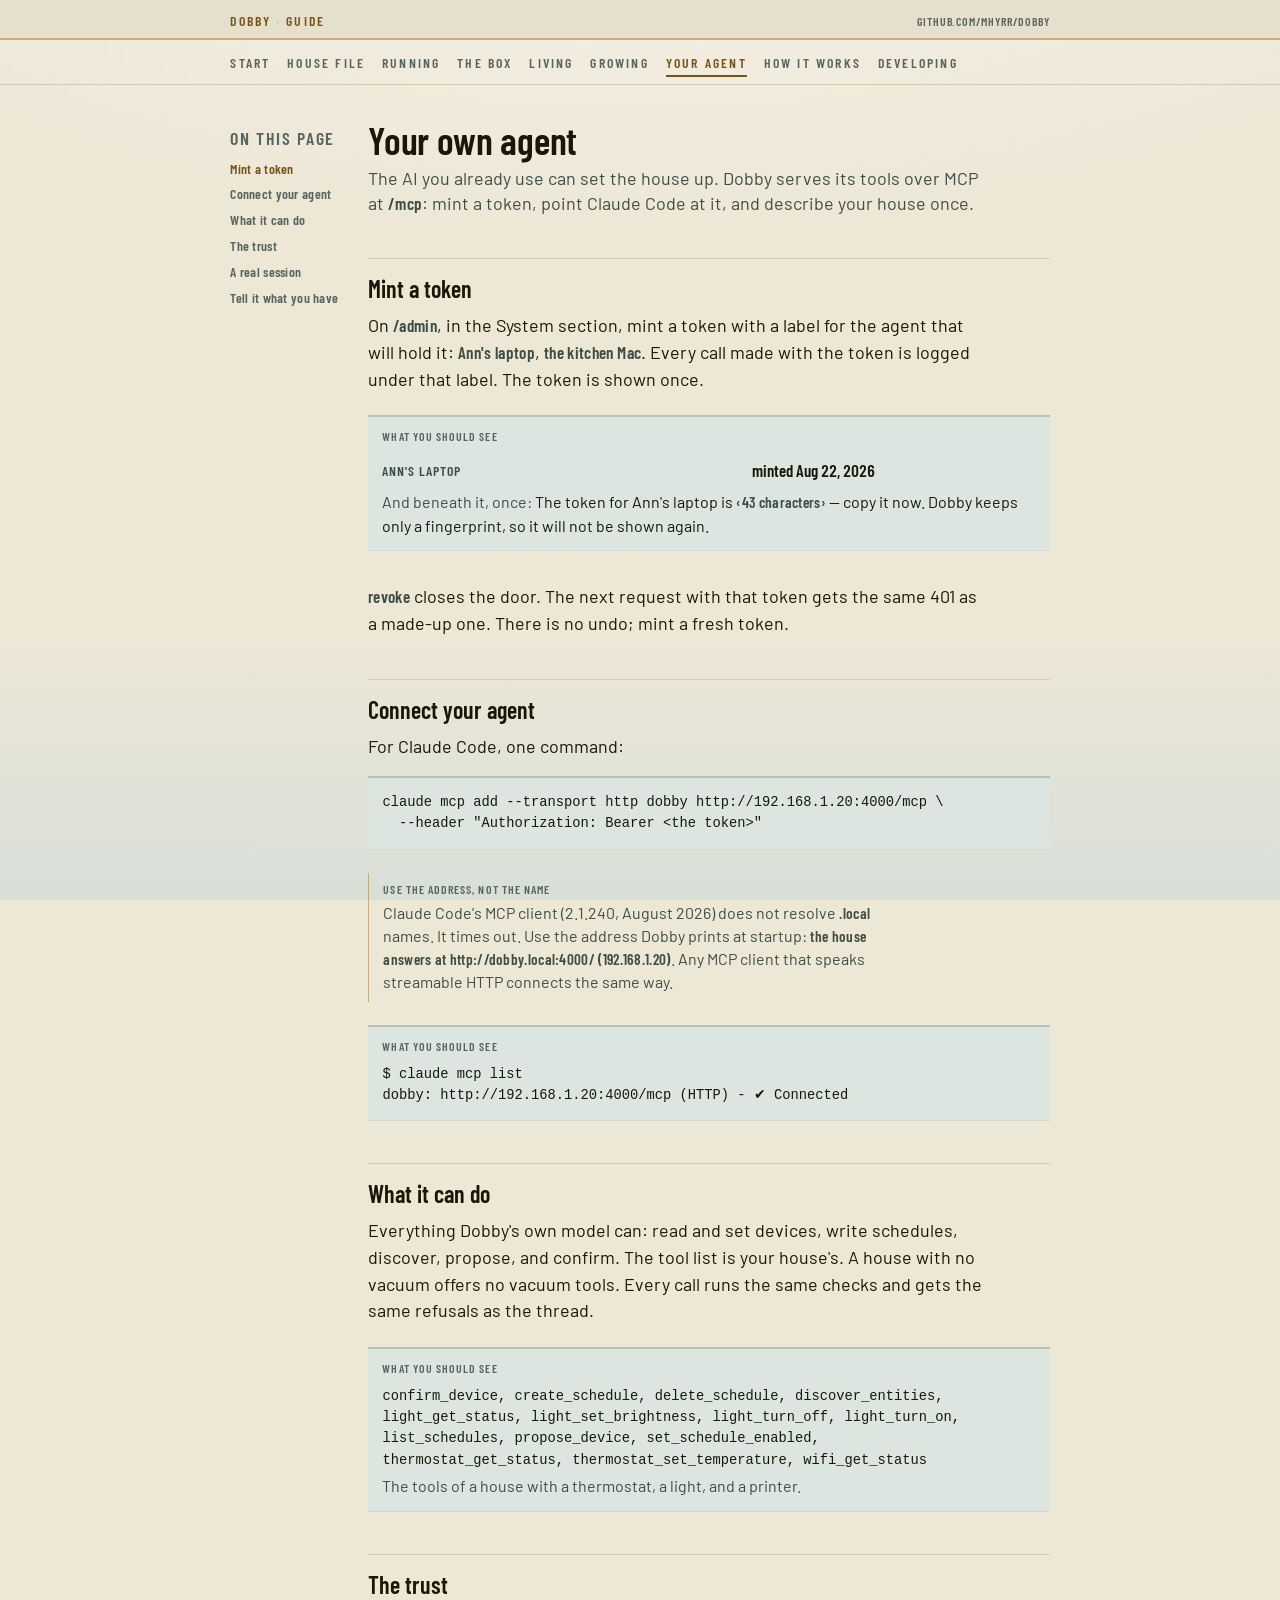
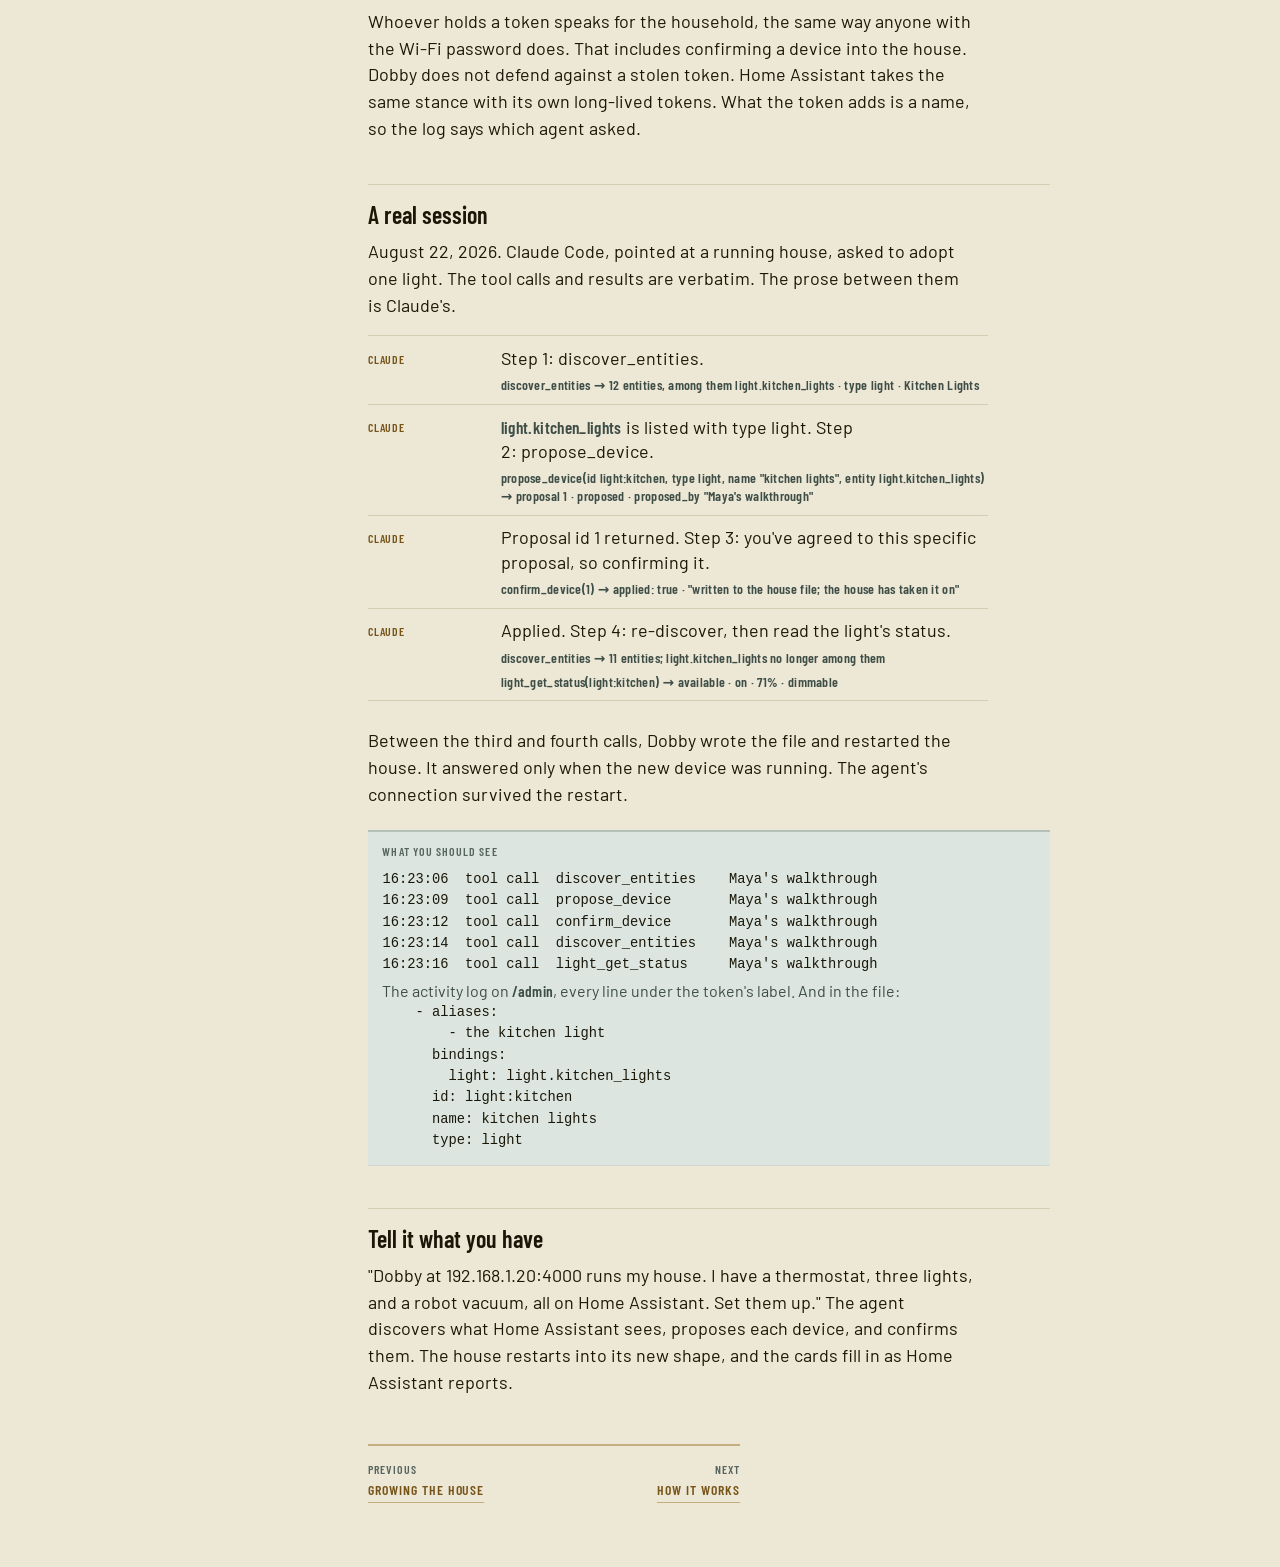
==== commit 36c8c910: "The guide speaks to the person who set up Home Assistant, not to the architecture The front page led" ====
--- a/docs/agents.html
+++ b/docs/agents.html
@@ -36,7 +36,7 @@
 
   <article>
     <h1>Your own agent</h1>
-    <p class="lede">You do not have to do the setup in Dobby's chat. Dobby serves its tools over MCP at <span class="arg">/mcp</span>, so the AI you already use can do the work.</p>
+    <p class="lede">The AI you already use can set the house up. Dobby serves its tools over MCP at <span class="arg">/mcp</span>: mint a token, point Claude Code at it, and describe your house once.</p>
 
     <h2 id="token">Mint a token</h2>
     <p>On <span class="arg">/admin</span>, in the System section, mint a token with a label for the agent that will hold it: <span class="arg">Ann's laptop</span>, <span class="arg">the kitchen Mac</span>. Every call made with the token is logged under that label. The token is shown once.</p>
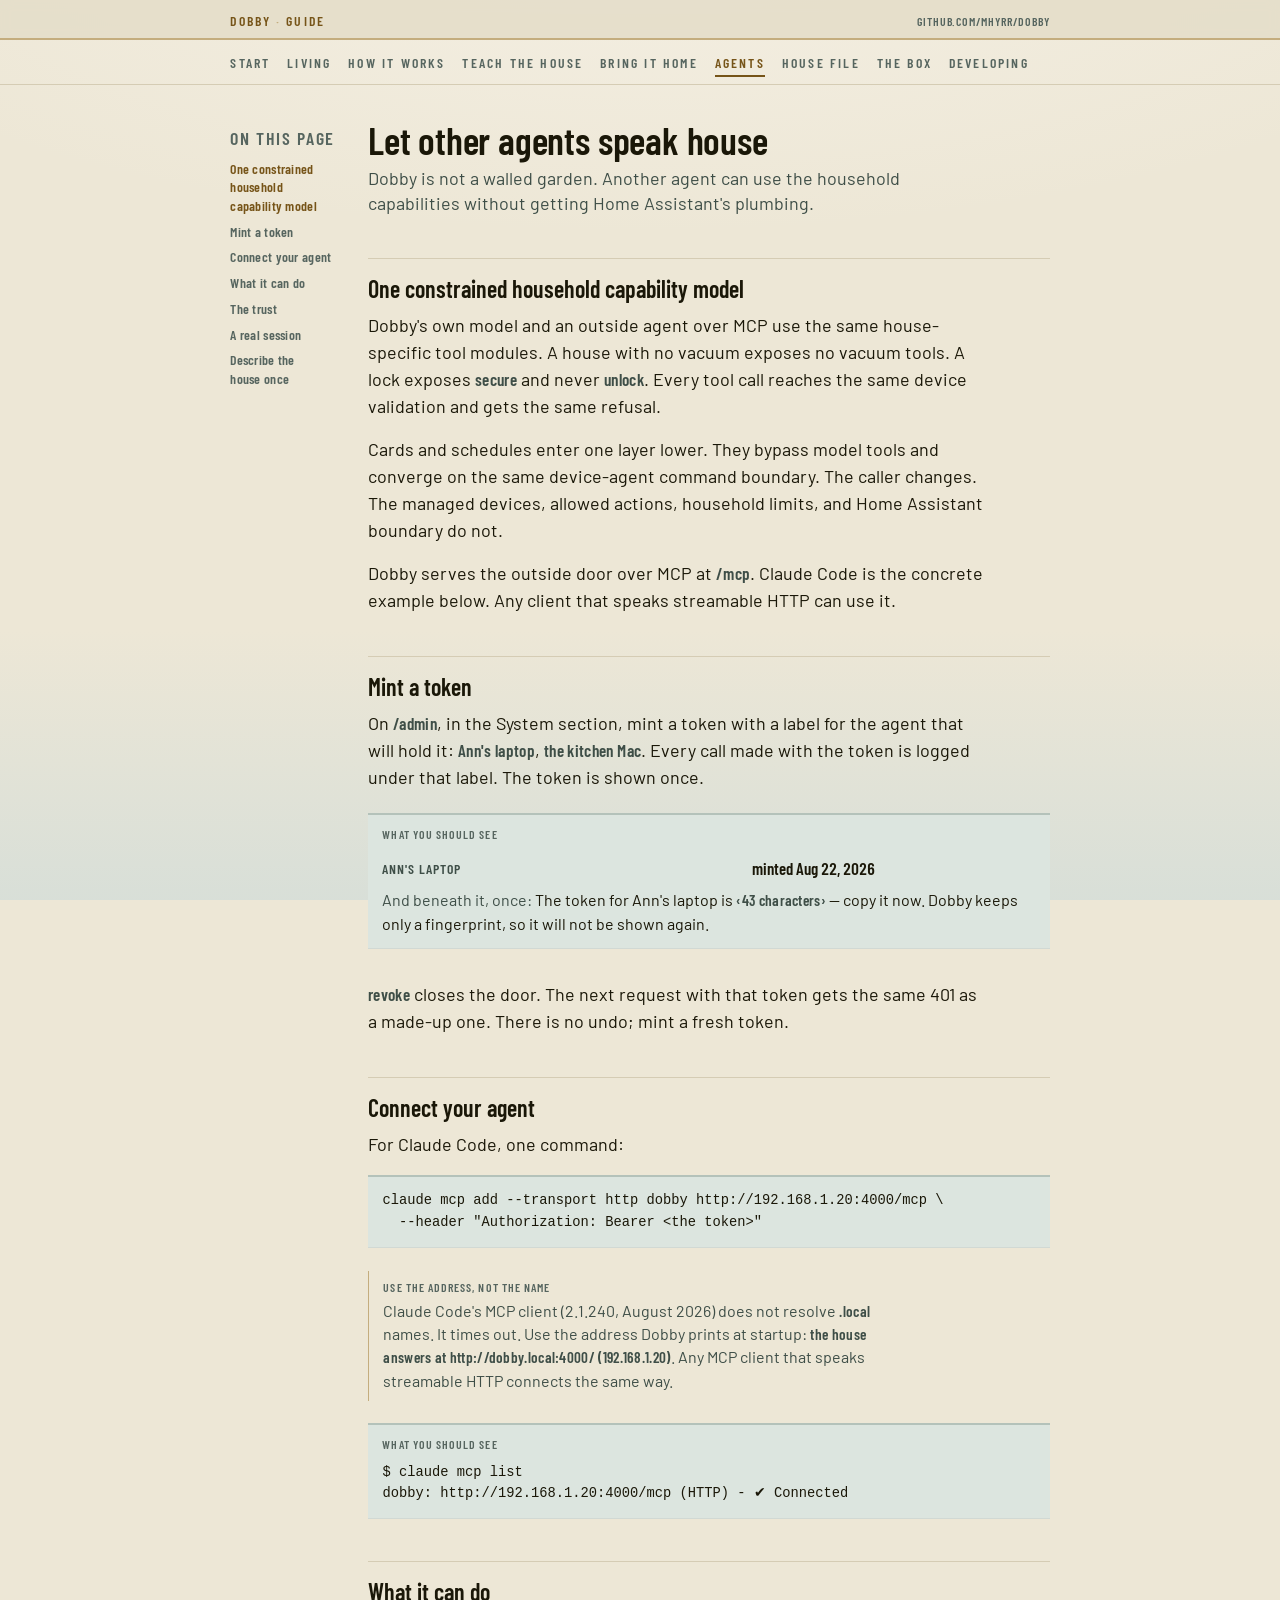
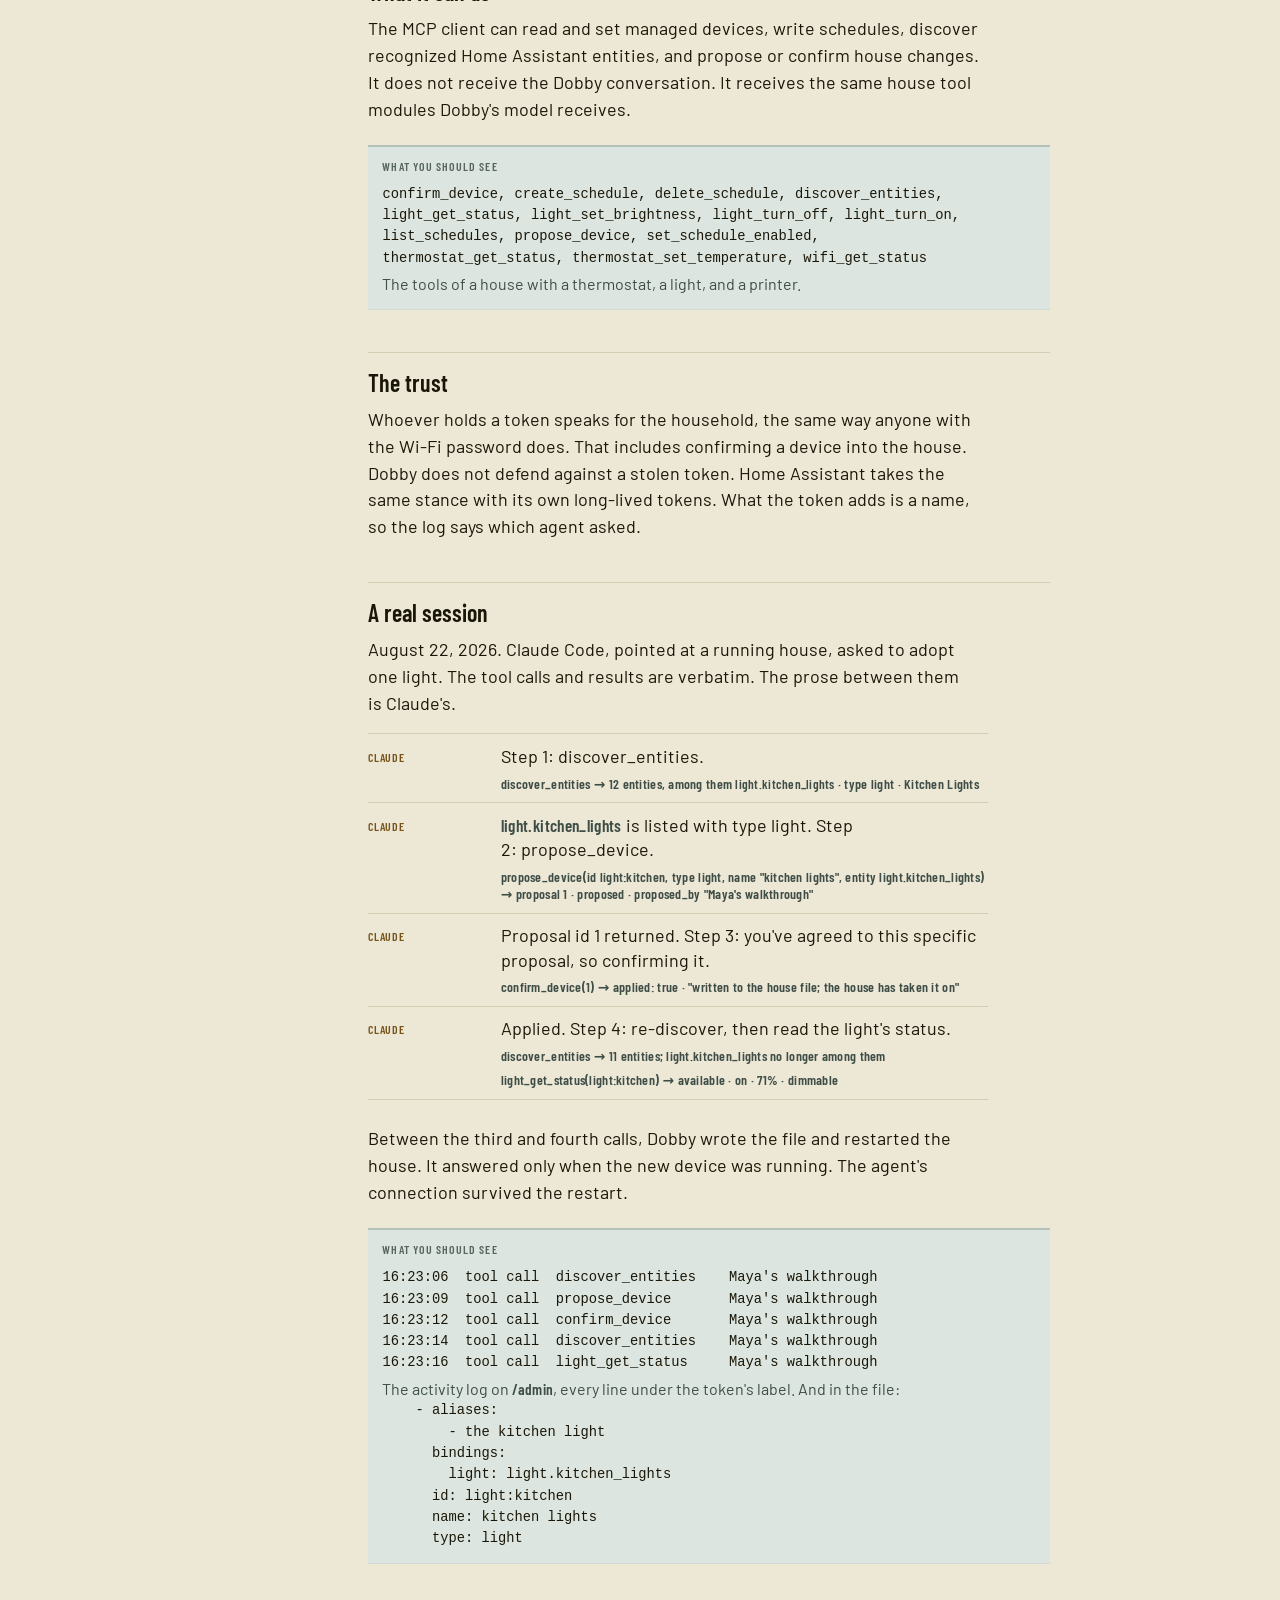
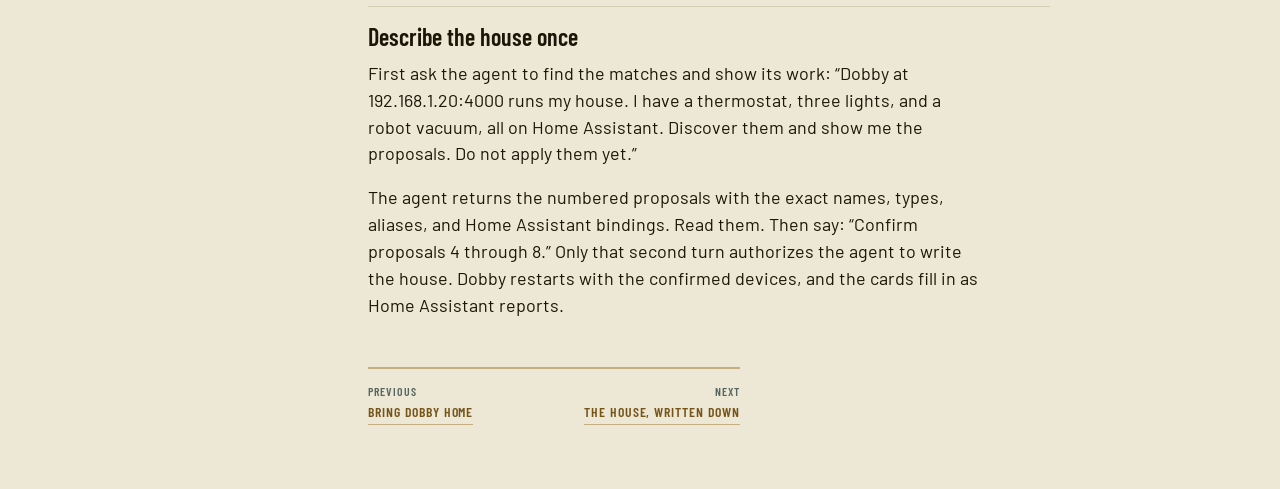
==== commit a694a125: "docs" ====
--- a/docs/agents.html
+++ b/docs/agents.html
@@ -3,8 +3,8 @@
 <head>
 <meta charset="utf-8">
 <meta name="viewport" content="width=device-width, initial-scale=1">
-<title>Your own agent · Dobby</title>
-<meta name="description" content="Mint a token, connect Claude Code, and let the AI you already use set the house up.">
+<title>Let other agents speak house · Dobby</title>
+<meta name="description" content="Give another agent Dobby's constrained household tools without exposing Home Assistant service plumbing.">
 <link rel="icon" href="favicon.svg" type="image/svg+xml">
 <link rel="stylesheet" href="dobby.css">
 </head>
@@ -19,13 +19,13 @@
 
 <nav class="rail band" aria-label="Chapters">
   <a href="index.html">Start</a>
+  <a href="living.html">Living</a>
+  <a href="how-it-works.html">How it works</a>
+  <a href="growing.html">Teach the house</a>
+  <a href="running.html">Bring it home</a>
+  <a href="agents.html" aria-current="page">Agents</a>
   <a href="house.html">House file</a>
-  <a href="running.html">Running</a>
   <a href="box.html">The box</a>
-  <a href="living.html">Living</a>
-  <a href="growing.html">Growing</a>
-  <a href="agents.html" aria-current="page">Your agent</a>
-  <a href="how-it-works.html">How it works</a>
   <a href="developing.html">Developing</a>
 </nav>
 
@@ -35,8 +35,13 @@
   </aside>
 
   <article>
-    <h1>Your own agent</h1>
-    <p class="lede">The AI you already use can set the house up. Dobby serves its tools over MCP at <span class="arg">/mcp</span>: mint a token, point Claude Code at it, and describe your house once.</p>
+    <h1>Let other agents speak house</h1>
+    <p class="lede">Dobby is not a walled garden. Another agent can use the household capabilities without getting Home Assistant's plumbing.</p>
+
+    <h2 id="boundary">One constrained household capability model</h2>
+    <p>Dobby's own model and an outside agent over MCP use the same house-specific tool modules. A house with no vacuum exposes no vacuum tools. A lock exposes <span class="arg">secure</span> and never <span class="arg">unlock</span>. Every tool call reaches the same device validation and gets the same refusal.</p>
+    <p>Cards and schedules enter one layer lower. They bypass model tools and converge on the same device-agent command boundary. The caller changes. The managed devices, allowed actions, household limits, and Home Assistant boundary do not.</p>
+    <p>Dobby serves the outside door over MCP at <span class="arg">/mcp</span>. Claude Code is the concrete example below. Any client that speaks streamable HTTP can use it.</p>
 
     <h2 id="token">Mint a token</h2>
     <p>On <span class="arg">/admin</span>, in the System section, mint a token with a label for the agent that will hold it: <span class="arg">Ann's laptop</span>, <span class="arg">the kitchen Mac</span>. Every call made with the token is logged under that label. The token is shown once.</p>
@@ -66,7 +71,7 @@
     </div>
 
     <h2 id="tools">What it can do</h2>
-    <p>Everything Dobby's own model can: read and set devices, write schedules, discover, propose, and confirm. The tool list is your house's. A house with no vacuum offers no vacuum tools. Every call runs the same checks and gets the same refusals as the thread.</p>
+    <p>The MCP client can read and set managed devices, write schedules, discover recognized Home Assistant entities, and propose or confirm house changes. It does not receive the Dobby conversation. It receives the same house tool modules Dobby's model receives.</p>
 
     <div class="proof">
       <p class="label">What you should see</p>
@@ -109,12 +114,13 @@
       type: light</p>
     </div>
 
-    <h2 id="say">Tell it what you have</h2>
-    <p>"Dobby at 192.168.1.20:4000 runs my house. I have a thermostat, three lights, and a robot vacuum, all on Home Assistant. Set them up." The agent discovers what Home Assistant sees, proposes each device, and confirms them. The house restarts into its new shape, and the cards fill in as Home Assistant reports.</p>
+    <h2 id="say">Describe the house once</h2>
+    <p>First ask the agent to find the matches and show its work: “Dobby at 192.168.1.20:4000 runs my house. I have a thermostat, three lights, and a robot vacuum, all on Home Assistant. Discover them and show me the proposals. Do not apply them yet.”</p>
+    <p>The agent returns the numbered proposals with the exact names, types, aliases, and Home Assistant bindings. Read them. Then say: “Confirm proposals 4 through 8.” Only that second turn authorizes the agent to write the house. Dobby restarts with the confirmed devices, and the cards fill in as Home Assistant reports.</p>
 
     <nav class="foot" aria-label="Neighbouring chapters">
-      <a class="prev" href="growing.html"><small>Previous</small>Growing the house</a>
-      <a class="next" href="how-it-works.html"><small>Next</small>How it works</a>
+      <a class="prev" href="running.html"><small>Previous</small>Bring Dobby home</a>
+      <a class="next" href="house.html"><small>Next</small>The house, written down</a>
     </nav>
   </article>
 </main>
--- a/docs/dobby.css
+++ b/docs/dobby.css
@@ -435,6 +435,42 @@
   color: var(--st-set);
 }
 
+/* The whole request path, small enough to hold in one look. It is a diagram,
+   not a code sample, so it does not get the copy affordance that JS adds to
+   every pre. */
+.architecture {
+  max-width: var(--measure);
+  margin: 1.35rem 0 1.6rem;
+  padding: 0.8rem 1rem;
+  list-style: none;
+  background: var(--flap);
+  border-top: 2px solid var(--flap-edge);
+  border-bottom: 1px solid var(--seam);
+  text-align: center;
+}
+
+.architecture li {
+  margin: 0;
+  font-family: var(--cond);
+  font-size: 0.92rem;
+  font-weight: 600;
+  line-height: 1.25;
+  letter-spacing: 0.08em;
+  text-transform: uppercase;
+  color: var(--ink);
+}
+
+.architecture li + li::before {
+  content: "\2193";
+  display: block;
+  margin: 0.08rem 0;
+  color: var(--brass);
+  font-family: var(--body);
+  font-size: 0.85rem;
+  font-weight: 400;
+  line-height: 1;
+}
+
 .copy {
   position: absolute;
   top: 0.45rem;
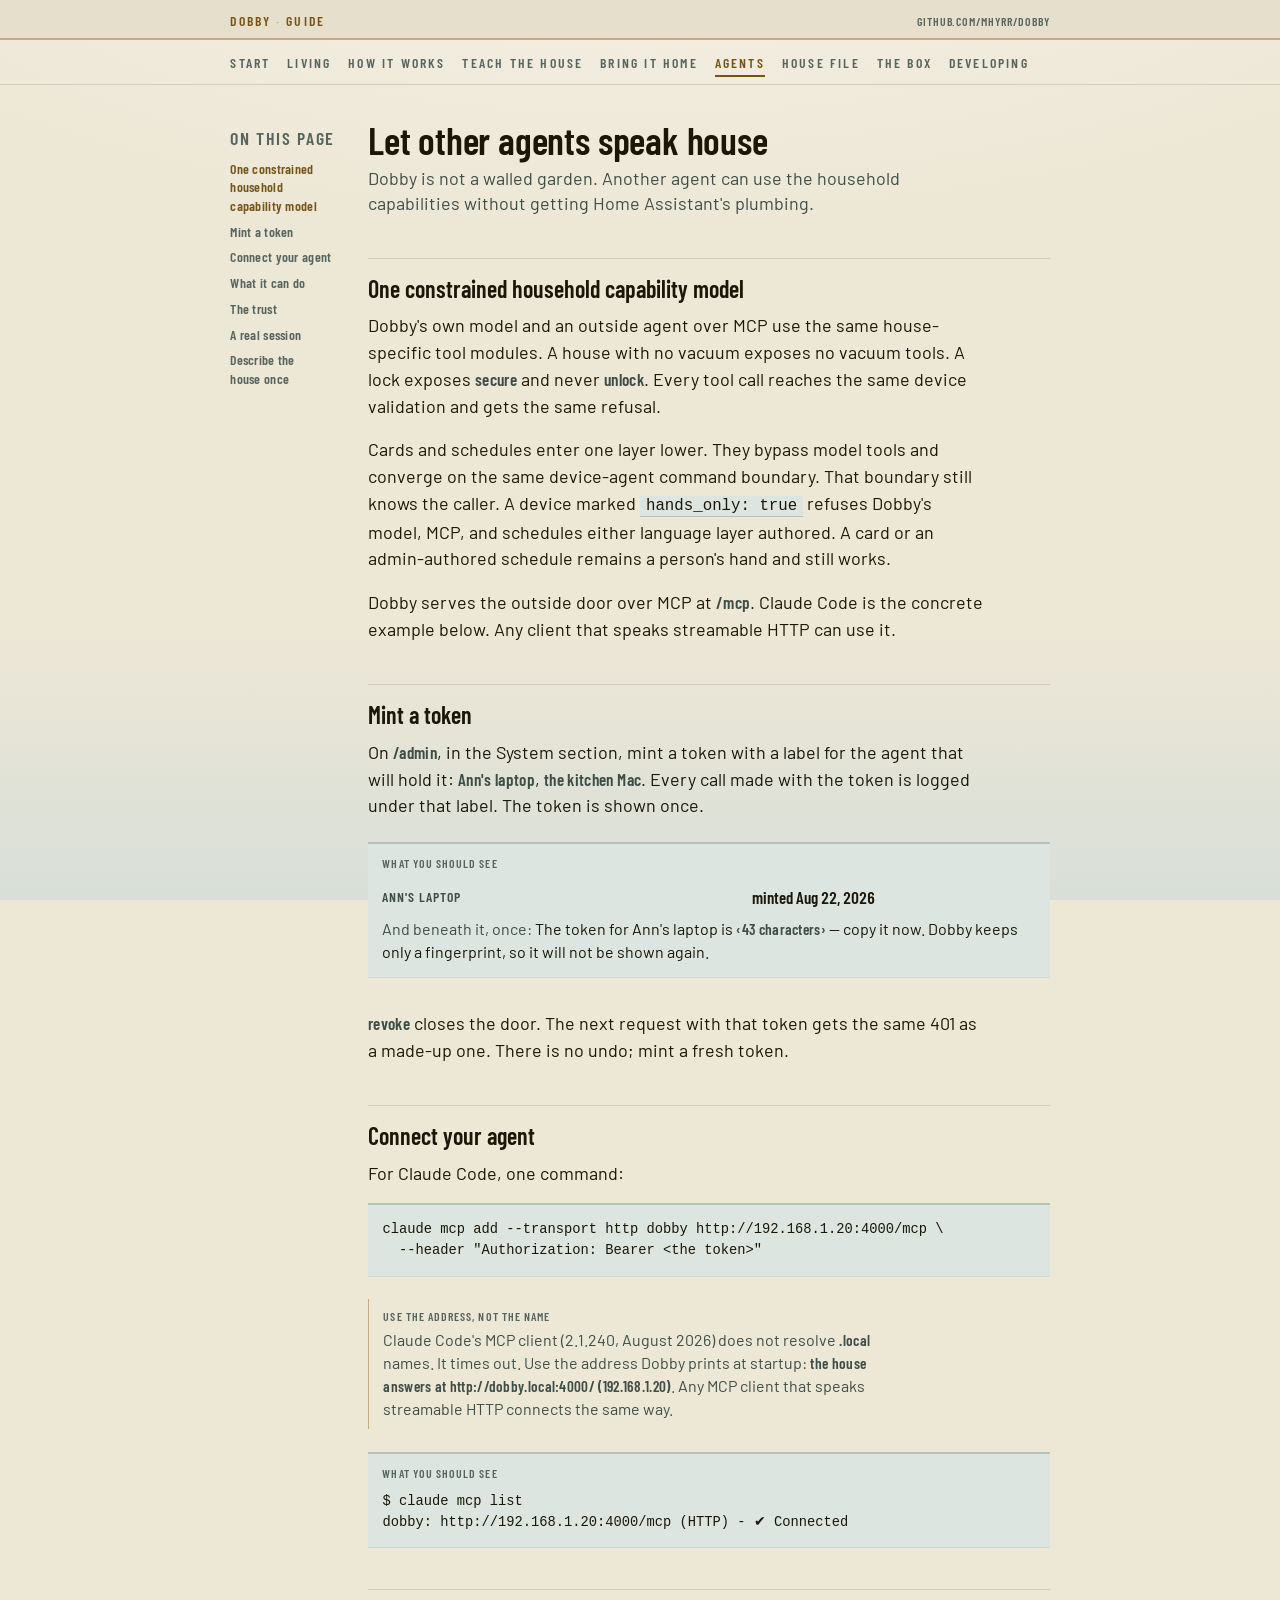
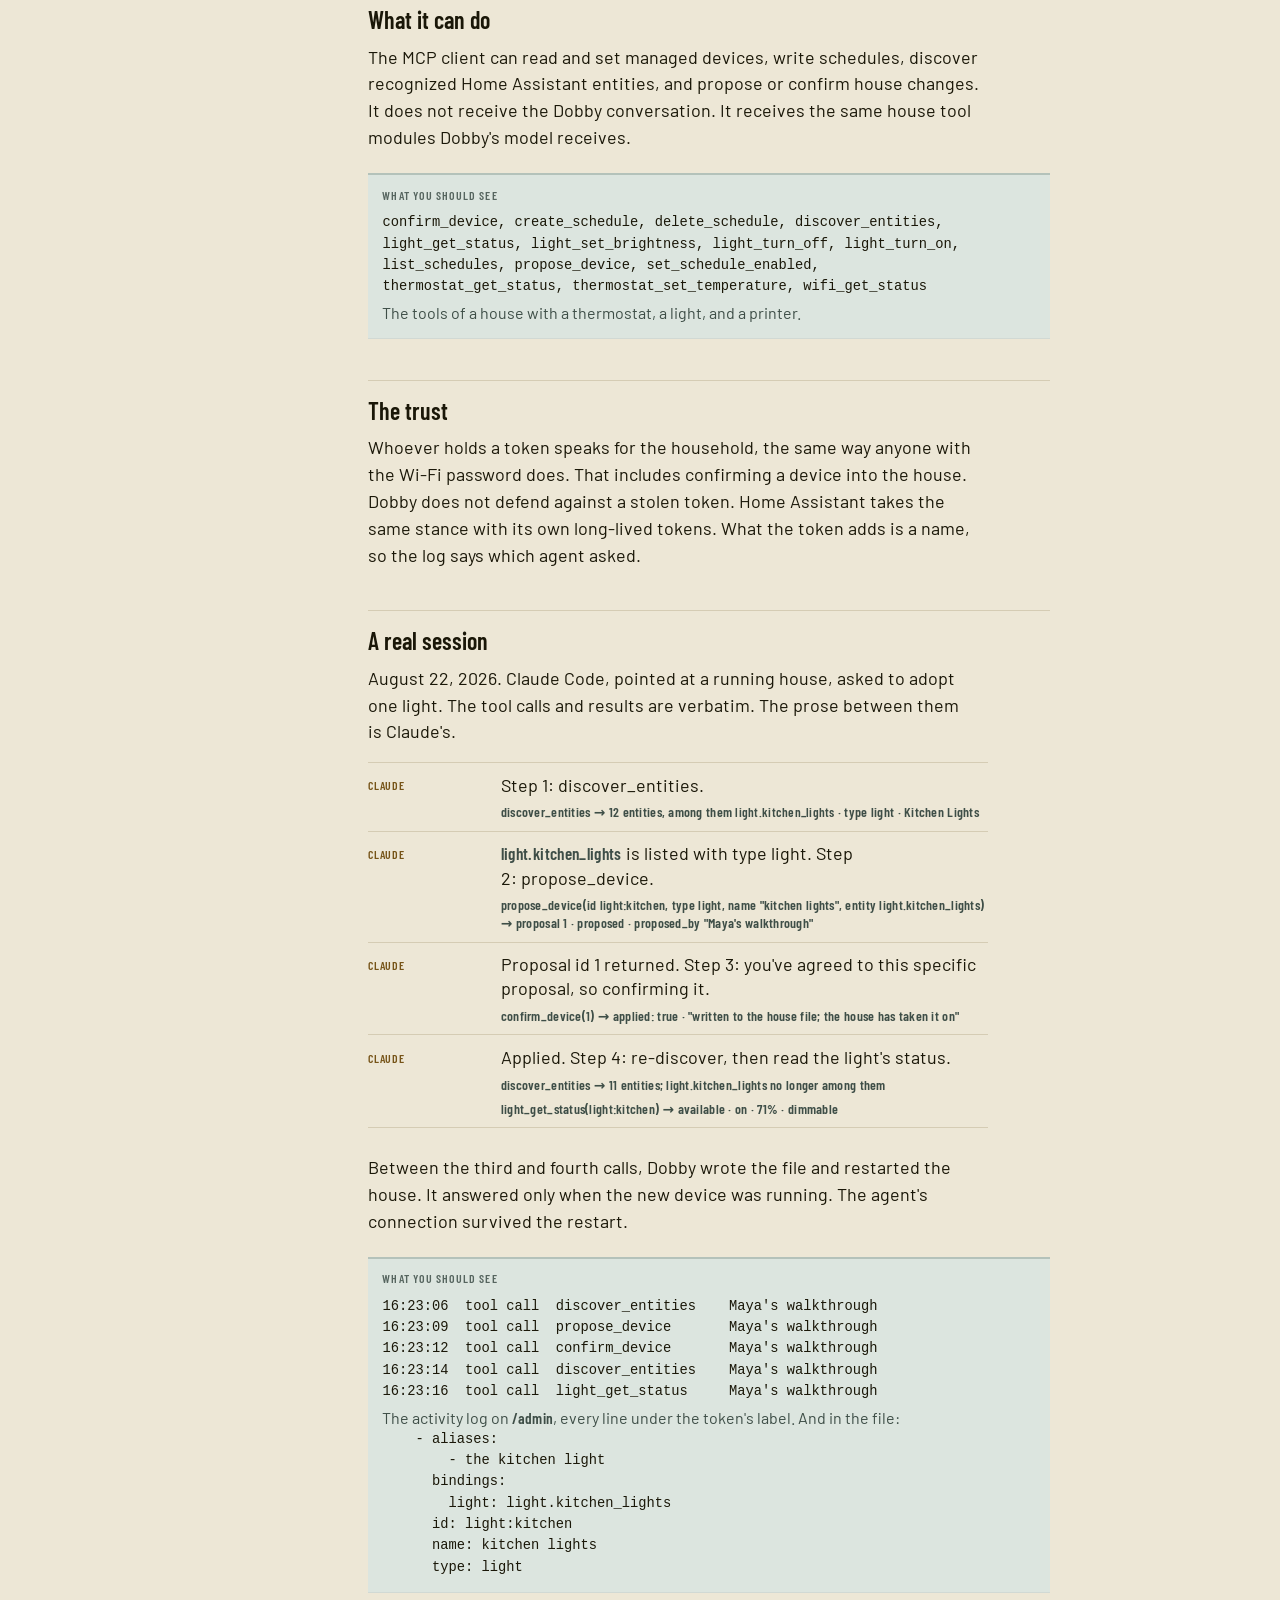
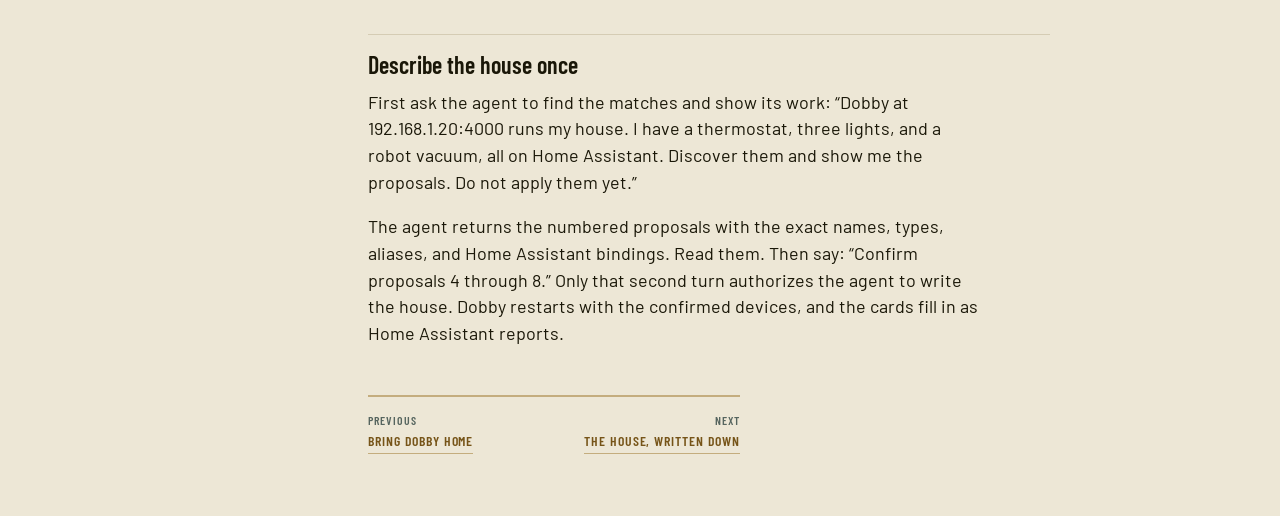
==== commit 9f9e68e5: "The house keeps selected devices in human hands while language may read them." ====
--- a/docs/agents.html
+++ b/docs/agents.html
@@ -40,7 +40,7 @@
 
     <h2 id="boundary">One constrained household capability model</h2>
     <p>Dobby's own model and an outside agent over MCP use the same house-specific tool modules. A house with no vacuum exposes no vacuum tools. A lock exposes <span class="arg">secure</span> and never <span class="arg">unlock</span>. Every tool call reaches the same device validation and gets the same refusal.</p>
-    <p>Cards and schedules enter one layer lower. They bypass model tools and converge on the same device-agent command boundary. The caller changes. The managed devices, allowed actions, household limits, and Home Assistant boundary do not.</p>
+    <p>Cards and schedules enter one layer lower. They bypass model tools and converge on the same device-agent command boundary. That boundary still knows the caller. A device marked <code>hands_only: true</code> refuses Dobby's model, MCP, and schedules either language layer authored. A card or an admin-authored schedule remains a person's hand and still works.</p>
     <p>Dobby serves the outside door over MCP at <span class="arg">/mcp</span>. Claude Code is the concrete example below. Any client that speaks streamable HTTP can use it.</p>
 
     <h2 id="token">Mint a token</h2>
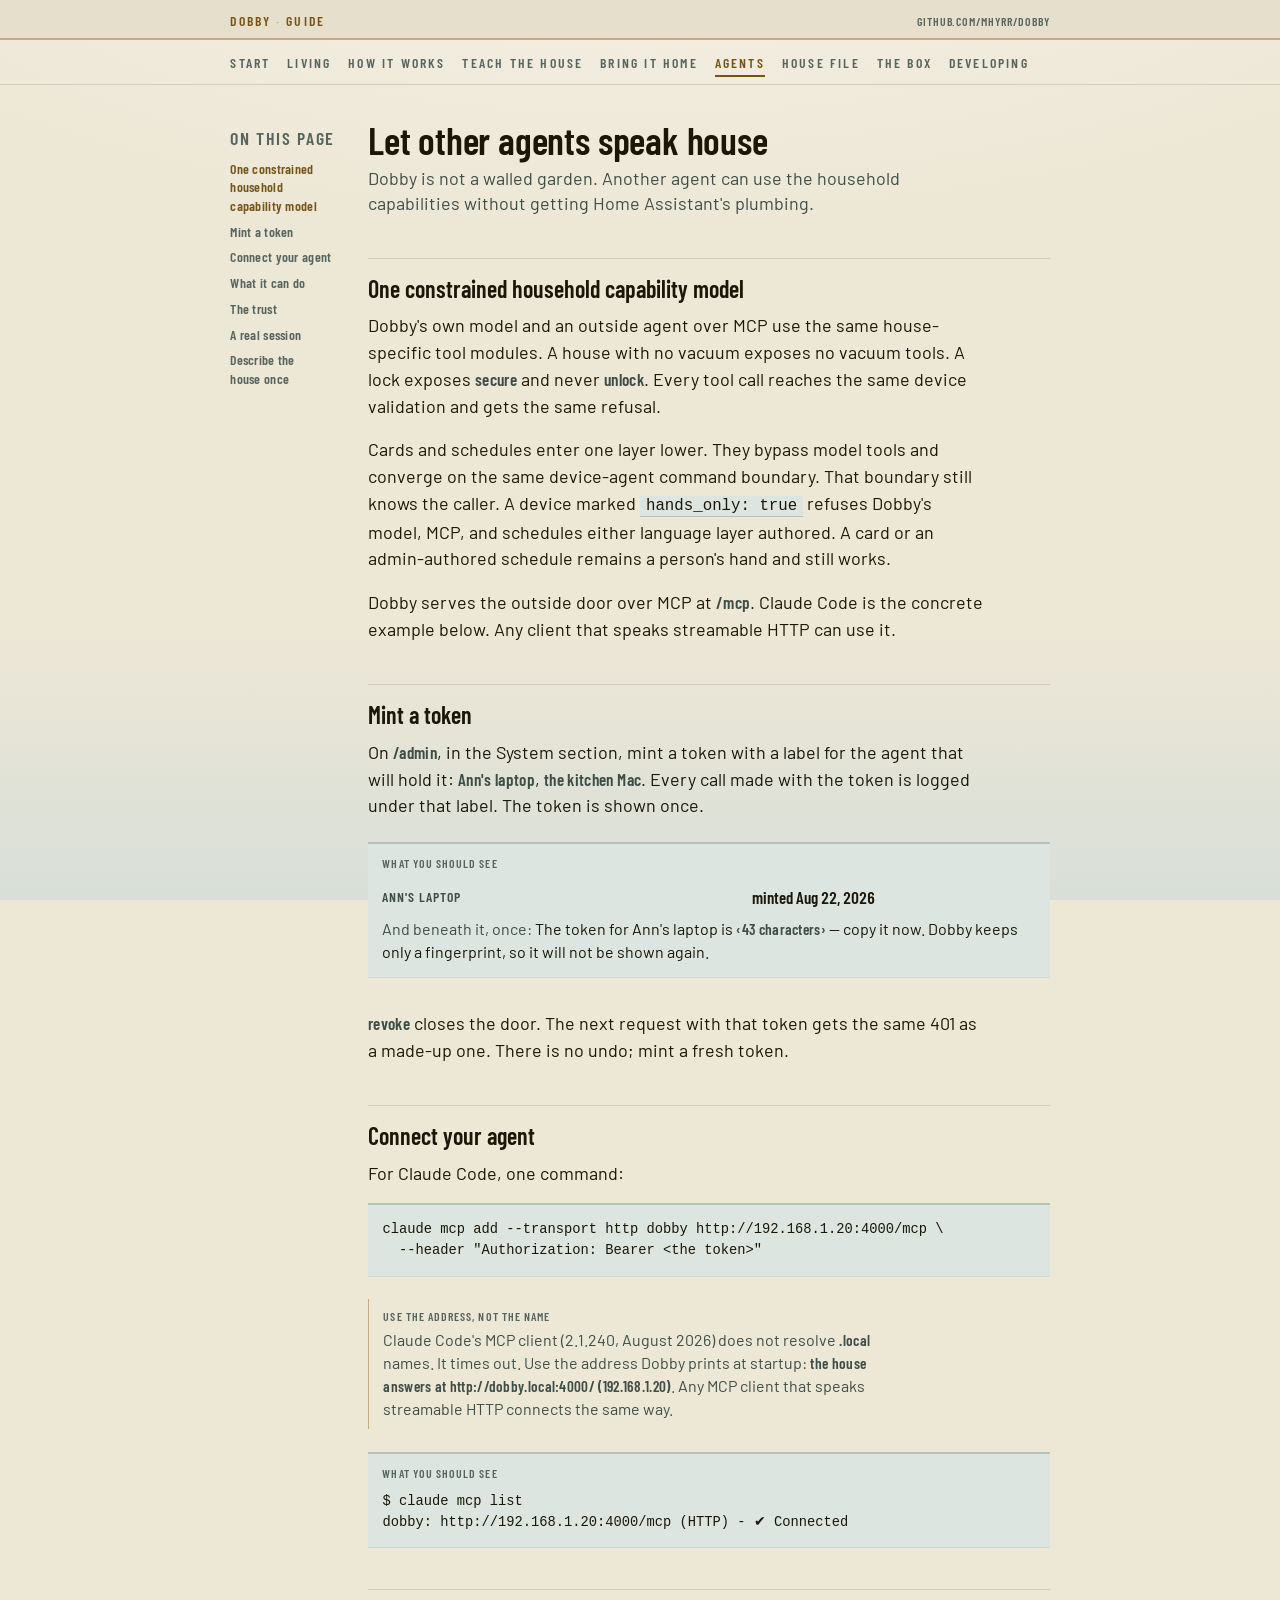
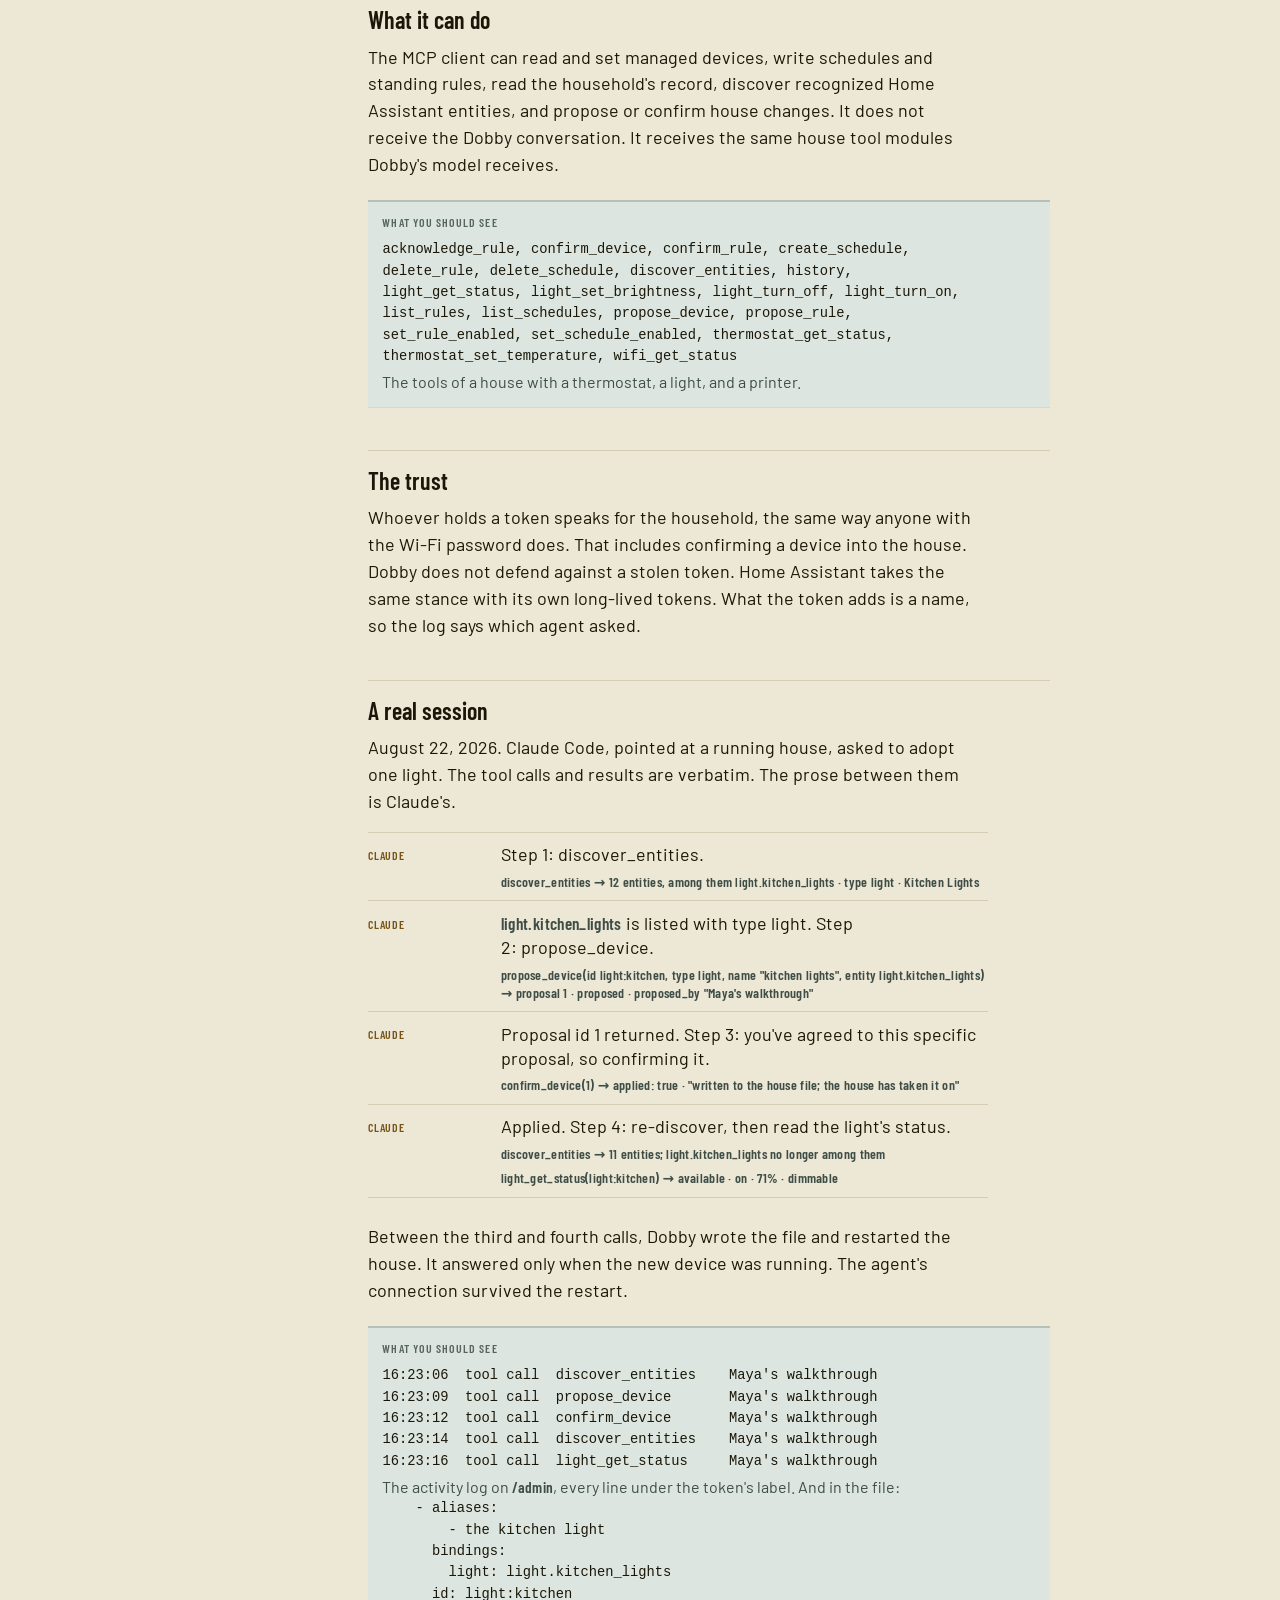
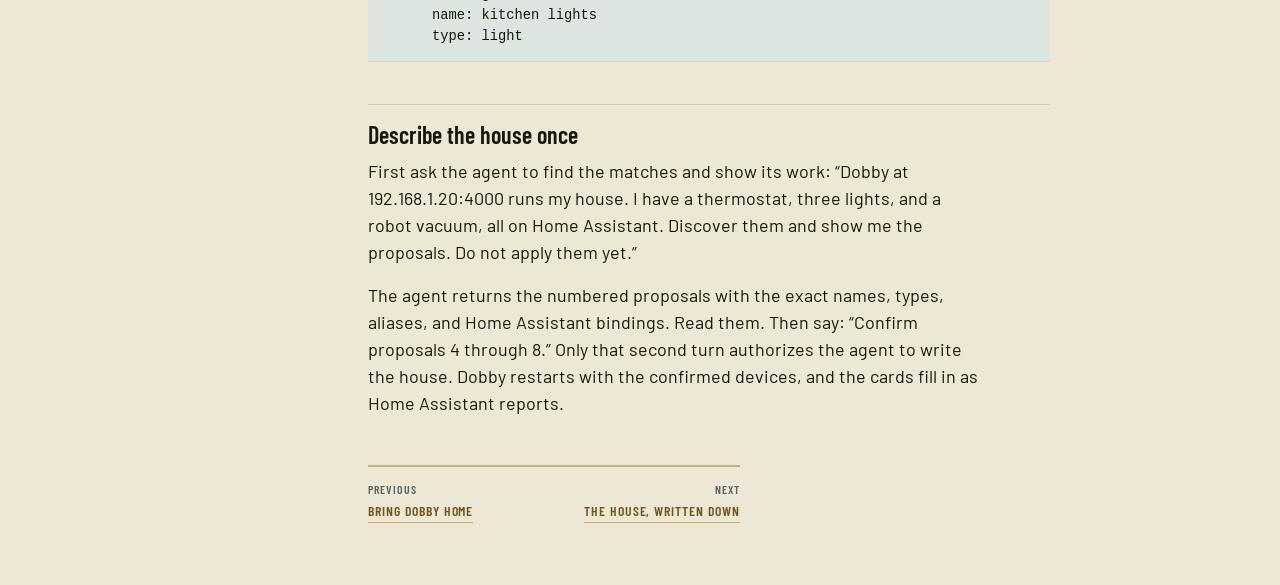
==== commit 762ef7f1: "The guide describes 0.2.0 Thirty-one device types, a control on every card that takes a number or a " ====
--- a/docs/agents.html
+++ b/docs/agents.html
@@ -71,14 +71,16 @@
     </div>
 
     <h2 id="tools">What it can do</h2>
-    <p>The MCP client can read and set managed devices, write schedules, discover recognized Home Assistant entities, and propose or confirm house changes. It does not receive the Dobby conversation. It receives the same house tool modules Dobby's model receives.</p>
+    <p>The MCP client can read and set managed devices, write schedules and standing rules, read the household's record, discover recognized Home Assistant entities, and propose or confirm house changes. It does not receive the Dobby conversation. It receives the same house tool modules Dobby's model receives.</p>
 
     <div class="proof">
       <p class="label">What you should see</p>
-      <p class="line">confirm_device, create_schedule, delete_schedule, discover_entities,
+      <p class="line">acknowledge_rule, confirm_device, confirm_rule, create_schedule,
+delete_rule, delete_schedule, discover_entities, history,
 light_get_status, light_set_brightness, light_turn_off, light_turn_on,
-list_schedules, propose_device, set_schedule_enabled,
-thermostat_get_status, thermostat_set_temperature, wifi_get_status</p>
+list_rules, list_schedules, propose_device, propose_rule,
+set_rule_enabled, set_schedule_enabled, thermostat_get_status,
+thermostat_set_temperature, wifi_get_status</p>
       <p class="said">The tools of a house with a thermostat, a light, and a printer.</p>
     </div>
 
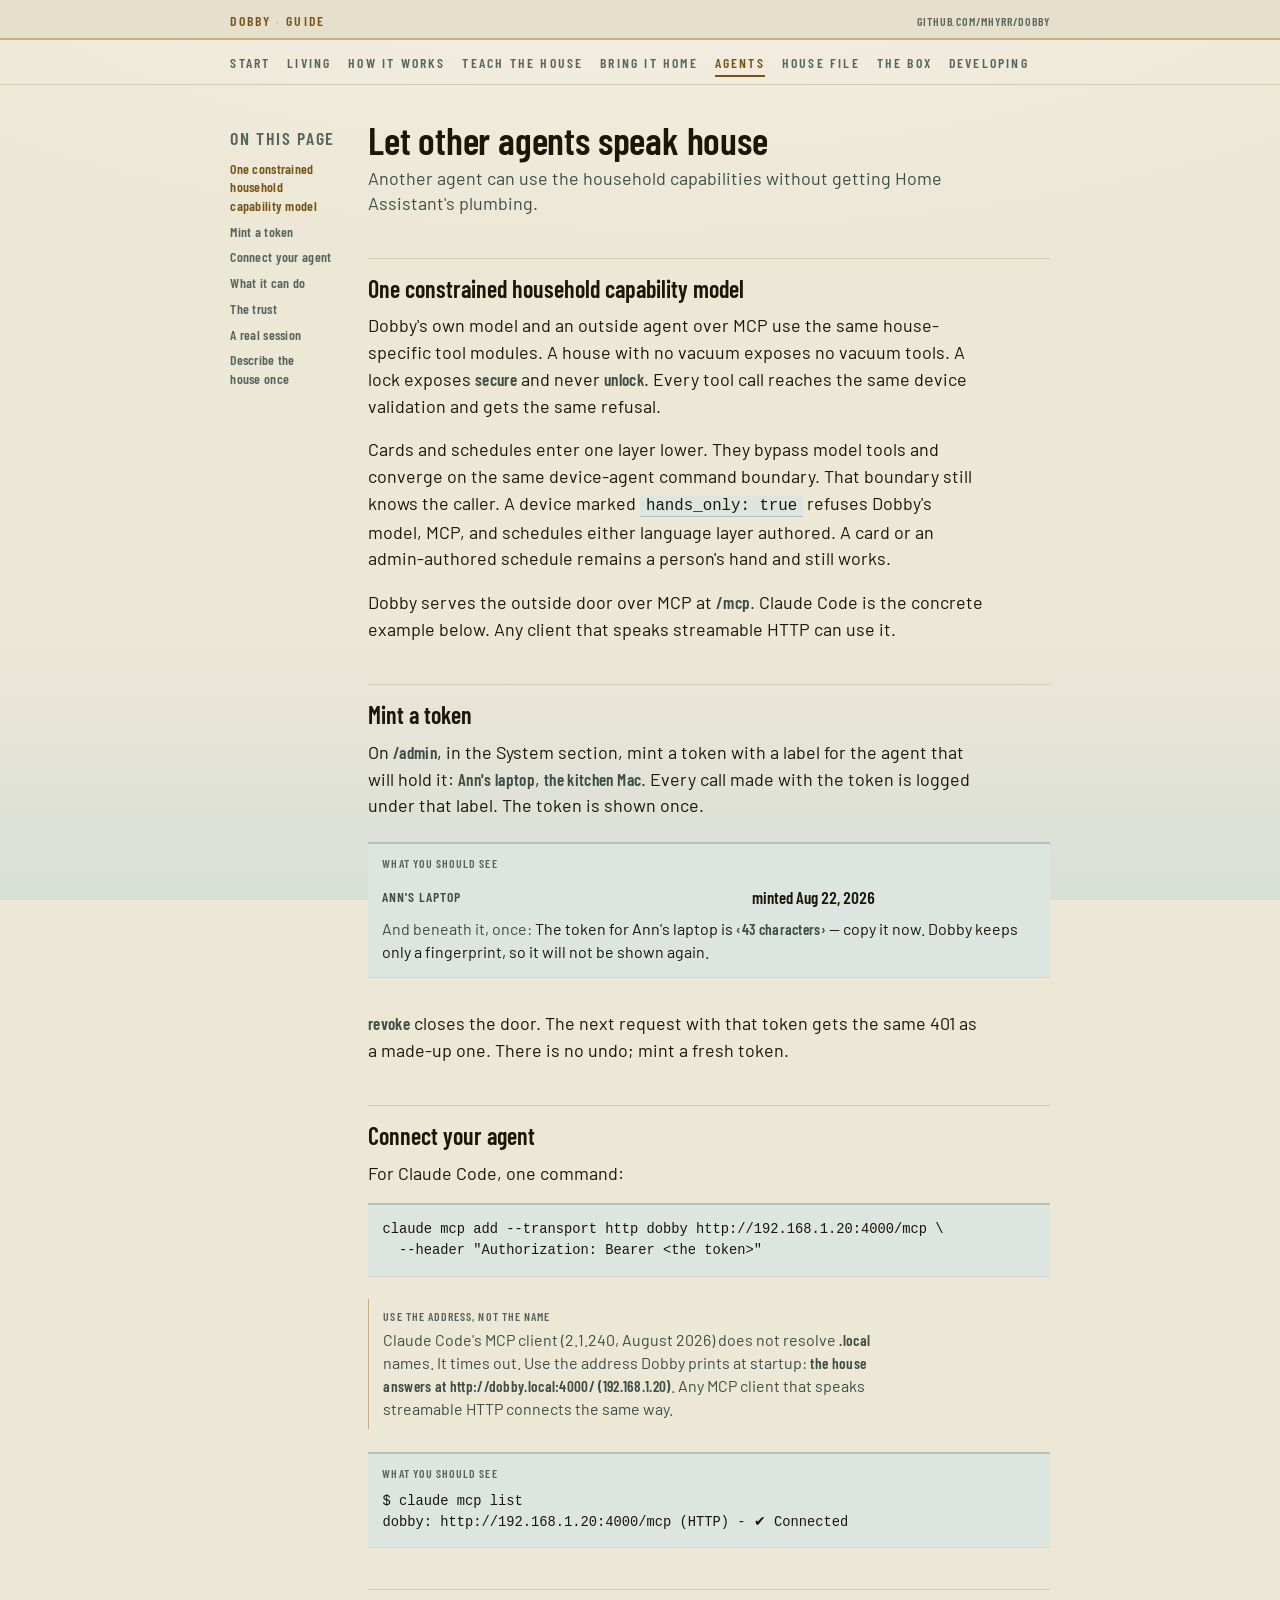
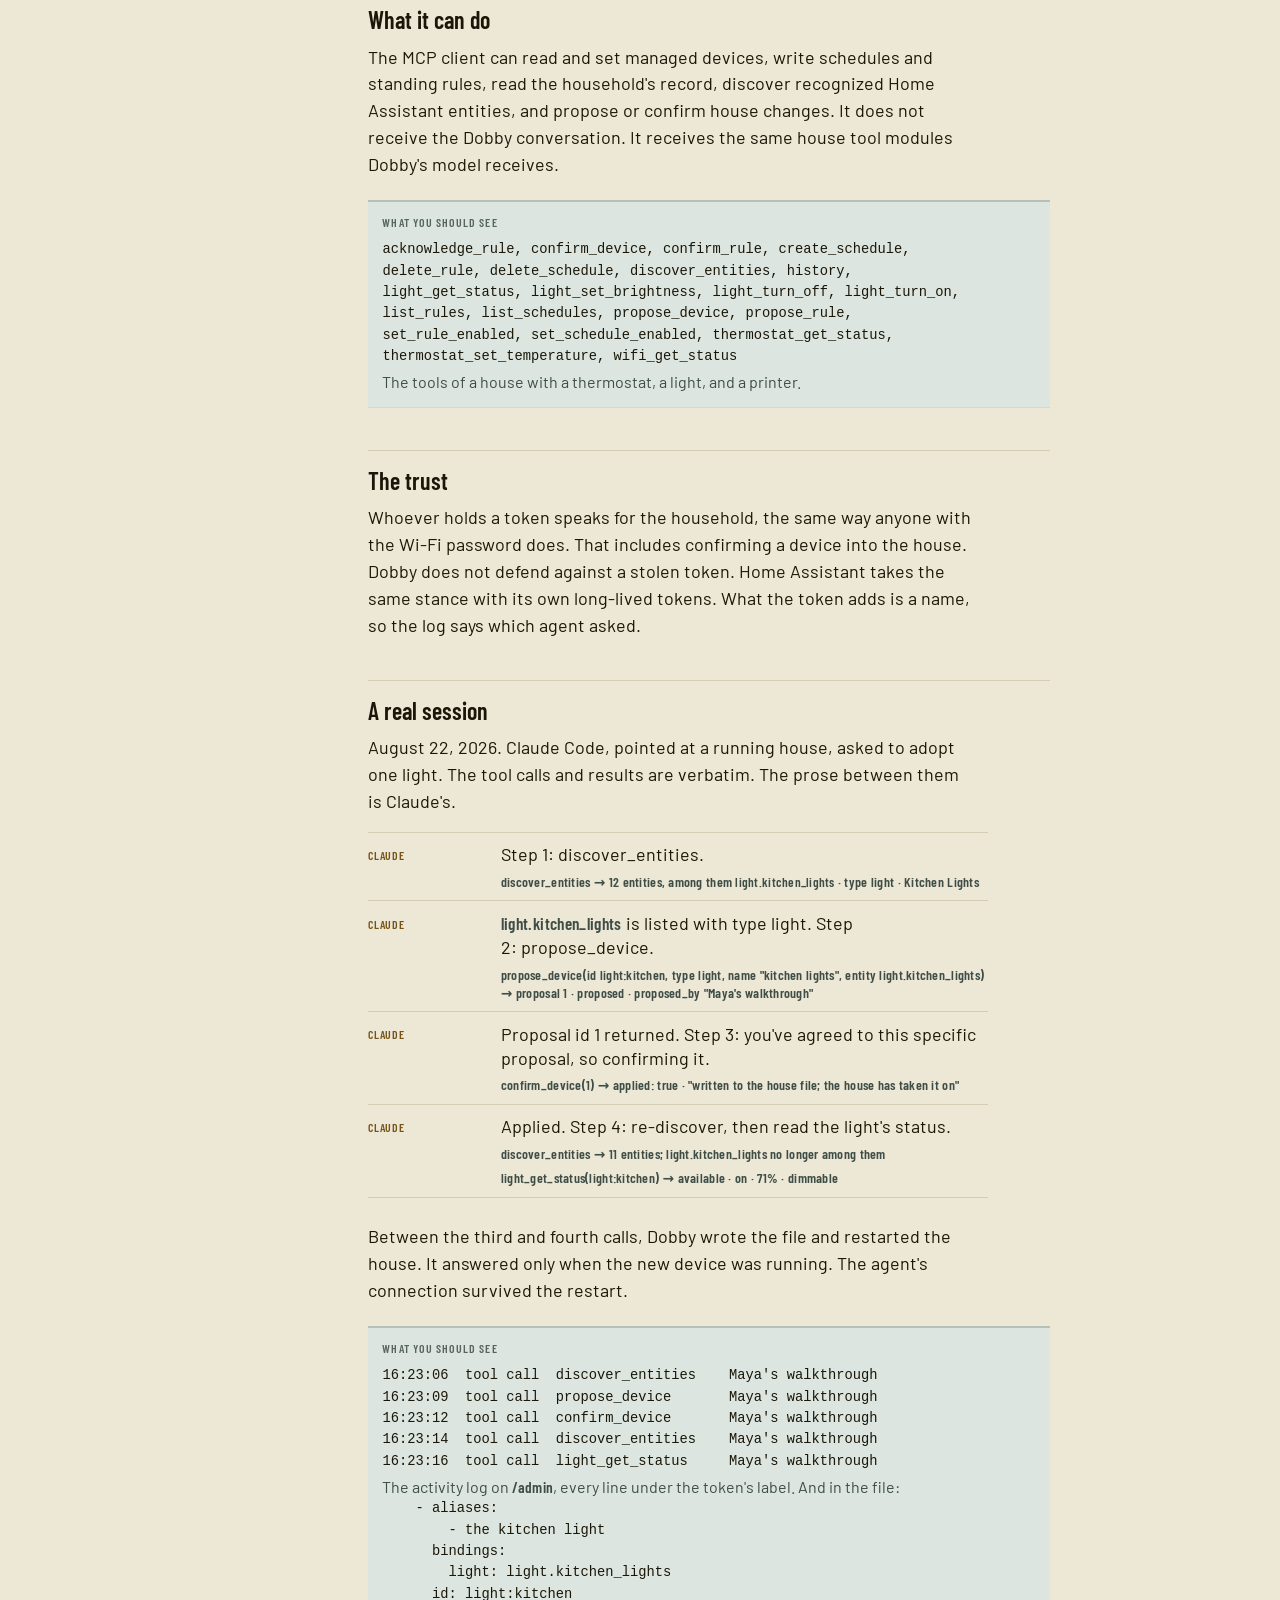
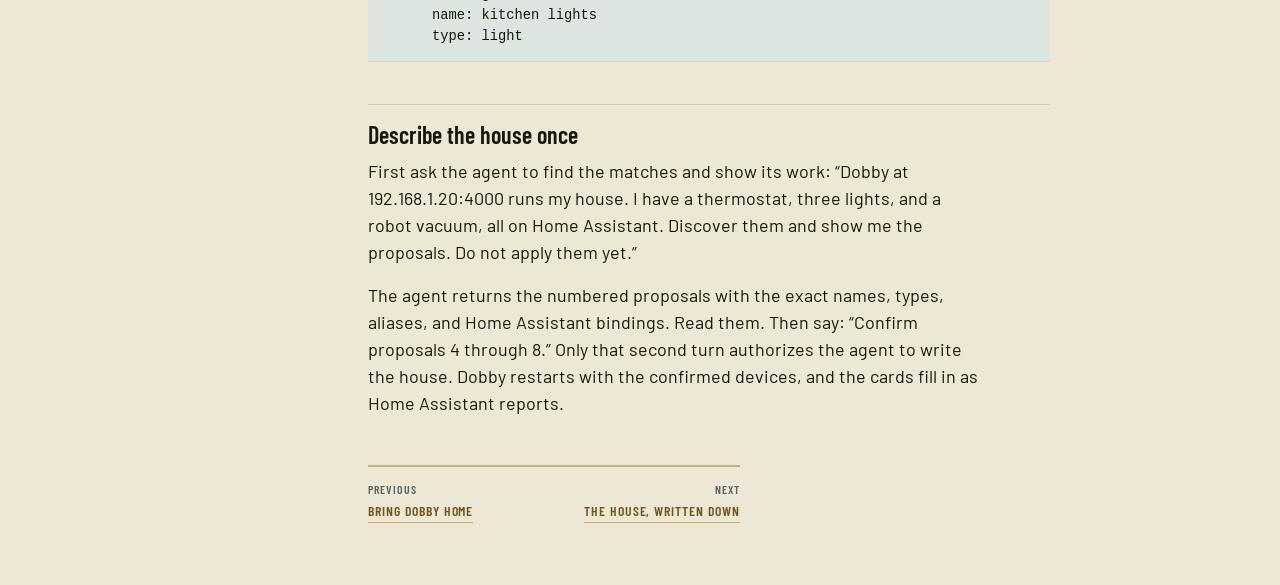
==== commit ff87bcb8: "The guide stops repeating itself: ten sentences that restated the paragraph before them are cut or m" ====
--- a/docs/agents.html
+++ b/docs/agents.html
@@ -36,7 +36,7 @@
 
   <article>
     <h1>Let other agents speak house</h1>
-    <p class="lede">Dobby is not a walled garden. Another agent can use the household capabilities without getting Home Assistant's plumbing.</p>
+    <p class="lede">Another agent can use the household capabilities without getting Home Assistant's plumbing.</p>
 
     <h2 id="boundary">One constrained household capability model</h2>
     <p>Dobby's own model and an outside agent over MCP use the same house-specific tool modules. A house with no vacuum exposes no vacuum tools. A lock exposes <span class="arg">secure</span> and never <span class="arg">unlock</span>. Every tool call reaches the same device validation and gets the same refusal.</p>
